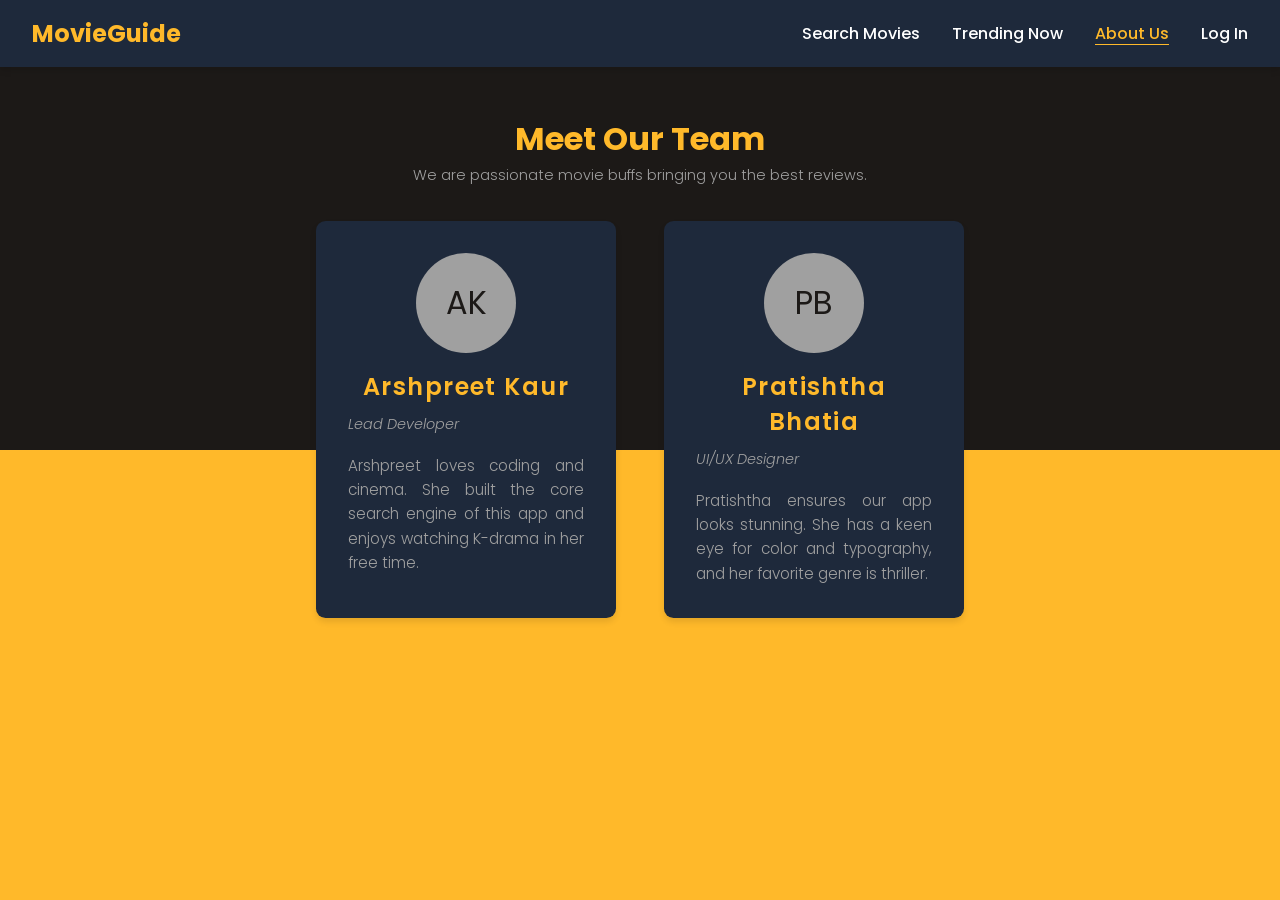
==== about.html @ 2bf1b077 "Initial commit of Movie Review App" ====
<!DOCTYPE html>
<html lang="en">

<head>
    <meta charset="UTF-8">
    <meta http-equiv="X-UA-Compatible" content="IE=edge">
    <meta name="viewport" content="width=device-width, initial-scale=1.0">
    <link rel="stylesheet" href="style.css">
    <title>About Us - MovieGuide</title>
    <link rel="icon" href="./img/logo.ico">

</head>

<body>

    <nav>
        <a href="index.html" class="logo">MovieGuide</a>
        <ul class="nav-links">
            <li><a href="index.html">Search Movies</a></li>
            <li><a href="trending.html">Trending Now</a></li>
            <li><a href="about.html" class="active">About Us</a></li>
            <li><a href="login.html">Log In</a></li>
        </ul>
    </nav>

    <div class="page-container flow-container">
        <h1 style="color: #ffb92a; text-align: center;">Meet Our Team</h1>
        <p style="text-align: center; color: #a0a0a0; margin-bottom: 2rem;">We are passionate movie buffs bringing you
            the best reviews.</p>

        <div class="about-section">
            <div class="profile-card">
                <div class="profile-pic">AK</div>
                <h2 class="profile-name">Arshpreet Kaur</h2>
                <p class="profile-role">Lead Developer</p>
                <p class="profile-bio">
                    Arshpreet loves coding and cinema. She built the core search engine of this app and enjoys watching
                    K-drama
                    in her free time.
                </p>
            </div>

            <div class="profile-card">
                <div class="profile-pic">PB</div>
                <h2 class="profile-name">Pratishtha Bhatia</h2>
                <p class="profile-role">UI/UX Designer</p>
                <p class="profile-bio">
                    Pratishtha ensures our app looks stunning. She has a keen eye for color and typography, and her
                    favorite
                    genre is thriller.
                </p>
            </div>
        </div>
    </div>



</body>

</html>
---- style.css ----
@import url('https://fonts.googleapis.com/css2?family=Poppins:wght@300;500;600;700&display=swap');

* {
    margin: 0;
    padding: 0;
    box-sizing: border-box;
    font-family: 'Poppins', sans-serif;
}

body {
    height: 100vh;
    background: linear-gradient(#1c1917 50%, #ffb92a 50%);
}



.search-container {
    display: grid;
    grid-template-columns: 9fr 3fr;
    gap: 1.2em;
}

.search-container input,
.search-container button {
    font-size: 0.9em;
    outline: none;
    border-radius: 0.3em;
}

.search-container input {
    background-color: transparent;
    border: 1px solid #a0a0a0;
    color: #fff;
    padding: 0.7em;
}

.search-container input:focus {
    border-color: #fff;
}

.search-container button {
    background-color: #ffb92a;
    border: none;
    cursor: pointer;
}

#result {
    color: #fff;
}

.info {
    position: relative;
    display: grid;
    grid-template-columns: 4fr 8fr;
    margin-top: 1.2em;
}

.poster {
    width: 100%;
}

h2 {
    text-align: center;
    font-size: 1.5em;
    font-weight: 600;
    letter-spacing: 0.06em;
}

.rating {
    display: flex;
    align-items: center;
    justify-content: center;
    gap: 0.6em;
    margin: 0.6em 0 0.9em 0;
}

.rating img {
    width: 1.2em;
}

.rating h4 {
    display: inline-block;
    font-size: 1.1em;
    font-weight: 500;
}

.details {
    display: flex;
    font-size: 0.95em;
    gap: 1em;
    justify-content: center;
    color: #a0a0a0;
    margin: 0.6em 0;
    font-weight: 300;
}

.genre {
    display: flex;
    justify-content: space-around;
}

.genre div {
    border: 1px solid #a0a0a0;
    font-size: 0.75em;
    padding: 0.4em 1.6em;
    border-radius: 0.4em;
    font-weight: 300;
}

h3 {
    font-weight: 500;
    margin-top: 1.2em;
}

p {
    font-size: 0.9em;
    font-weight: 300;
    line-height: 1.8em;
    text-align: justify;
    color: #a0a0a0;
}

.msg {
    text-align: center;
}

nav {
    display: flex;
    justify-content: space-between;
    align-items: center;
    background-color: #1e293b;
    padding: 1rem 2rem;
    position: sticky;
    top: 0;
    z-index: 1000;
    box-shadow: 0 4px 6px rgba(0, 0, 0, 0.1);
}

.logo {
    color: #ffb92a;
    font-size: 1.5rem;
    font-weight: 700;
    text-decoration: none;
}

.nav-links {
    list-style: none;
    display: flex;
    gap: 2rem;
}

.nav-links a {
    text-decoration: none;
    color: #ffffff;
    font-weight: 500;
    transition: color 0.3s;
}

.nav-links a:hover,
.nav-links a.active {
    color: #ffb92a;
    text-decoration: underline;
    text-underline-offset: 5px;
}

.page-container {
    width: 90vw;
    max-width: 1100px;
    margin: 2rem auto;
}

.centered-container {
    font-size: 16px;
    width: 90vw;
    max-width: 37.5em;
    padding: 3em 1.8em;
    background-color: #1e293b;
    position: absolute;
    transform: translate(-50%, -50%);
    top: 55%;
    left: 50%;
    border-radius: 0.6em;
    box-shadow: 1.2em 2em 3em rgba(0, 0, 0, 0.2);
}

.flow-container {
    position: static;
    transform: none;
    margin: 3rem auto;
    background-color: transparent;
    box-shadow: none;
    width: 90vw;
    max-width: 1200px;
    padding: 0;
}

@media screen and (max-width: 600px) {
    .centered-container {
        font-size: 14px;
        top: 60%;
    }

    .poster {
        margin: auto;
        width: auto;
        max-height: 10.8em;
    }

    .info {
        grid-template-columns: 1fr;
    }

    .nav-links {
        gap: 1rem;
        font-size: 0.9rem;
    }

    nav {
        padding: 1rem;
    }
}

.trending-grid {
    display: grid;
    grid-template-columns: repeat(auto-fit, minmax(250px, 1fr));
    gap: 2rem;
    padding: 2rem 0;
}

.movie-card {
    background-color: #1e293b;
    border-radius: 0.6em;
    overflow: hidden;
    box-shadow: 0 4px 6px rgba(0, 0, 0, 0.1);
    transition: transform 0.3s;
}

.movie-card:hover {
    transform: translateY(-5px);
}

.movie-poster {
    width: 100%;
    height: 350px;
    object-fit: cover;
}

.movie-info {
    padding: 1rem;
    color: white;
}

.movie-title {
    font-size: 1.2rem;
    margin-bottom: 0.5rem;
    color: #ffb92a;
}

.movie-meta {
    font-size: 0.9rem;
    color: #a0a0a0;
    display: flex;
    justify-content: space-between;
}

.about-section {
    display: flex;
    justify-content: center;
    gap: 3rem;
    flex-wrap: wrap;
    margin-top: 2rem;
}

.profile-card {
    background-color: #1e293b;
    padding: 2rem;
    border-radius: 0.6em;
    text-align: center;
    width: 300px;
    box-shadow: 0 4px 6px rgba(0, 0, 0, 0.1);
    color: #ffffff;
}

.profile-pic {
    width: 100px;
    height: 100px;
    border-radius: 50%;
    background-color: #a0a0a0;
    margin: 0 auto 1rem;
    display: flex;
    align-items: center;
    justify-content: center;
    font-size: 2rem;
    color: #1c1917;
}

.profile-name {
    color: #ffb92a;
    margin-bottom: 0.5rem;
}

.profile-role {
    color: #a0a0a0;
    font-size: 0.9rem;
    margin-bottom: 1rem;
    font-style: italic;
}

.profile-bio {
    font-size: 0.95rem;
    line-height: 1.6;
}

.login-input,
.signup-input {
    width: 100%;
    padding: 0.8rem;
    margin-bottom: 1rem;
    background: transparent;
    border: 1px solid #a0a0a0;
    border-radius: 0.3em;
    color: #fff;
    font-size: 1rem;
}

.login-input:focus,
.signup-input:focus {
    outline: none;
    border-color: #ffb92a;
}

.login-btn,
.signup-btn {
    width: 100%;
    padding: 0.8rem;
    background-color: #ffb92a;
    border: none;
    border-radius: 0.3em;
    color: #1c1917;
    font-size: 1rem;
    font-weight: 600;
    cursor: pointer;
    transition: background 0.3s;
}

.login-btn:hover,
.signup-btn:hover {
    background-color: #e5a01a;
}

.error-msg {
    color: #ff4444;
    font-size: 0.9rem;
    text-align: center;
    margin-top: 0.5rem;
    display: none;
}
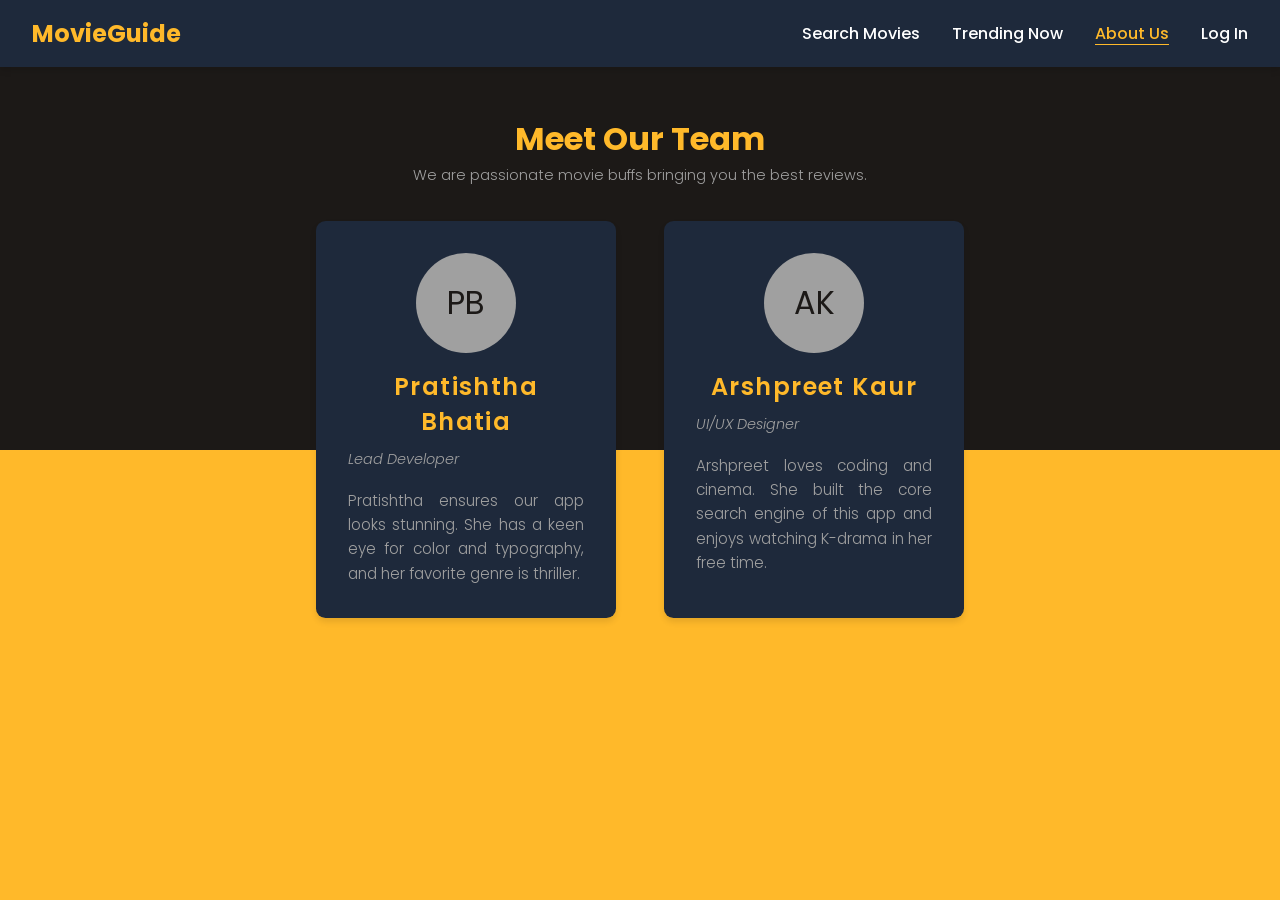
==== commit 8a70b365: "Swap profiles of Arshpreet and Pratishtha" ====
--- a/about.html
+++ b/about.html
@@ -30,24 +30,24 @@
 
         <div class="about-section">
             <div class="profile-card">
+                <div class="profile-pic">PB</div>
+                <h2 class="profile-name">Pratishtha Bhatia</h2>
+                <p class="profile-role">Lead Developer</p>
+                <p class="profile-bio">
+                    Pratishtha ensures our app looks stunning. She has a keen eye for color and typography, and her
+                    favorite
+                    genre is thriller.
+                </p>
+            </div>
+
+            <div class="profile-card">
                 <div class="profile-pic">AK</div>
                 <h2 class="profile-name">Arshpreet Kaur</h2>
-                <p class="profile-role">Lead Developer</p>
+                <p class="profile-role">UI/UX Designer</p>
                 <p class="profile-bio">
                     Arshpreet loves coding and cinema. She built the core search engine of this app and enjoys watching
                     K-drama
                     in her free time.
-                </p>
-            </div>
-
-            <div class="profile-card">
-                <div class="profile-pic">PB</div>
-                <h2 class="profile-name">Pratishtha Bhatia</h2>
-                <p class="profile-role">UI/UX Designer</p>
-                <p class="profile-bio">
-                    Pratishtha ensures our app looks stunning. She has a keen eye for color and typography, and her
-                    favorite
-                    genre is thriller.
                 </p>
             </div>
         </div>
@@ -57,4 +57,4 @@
 
 </body>
 
-</html>+</html>
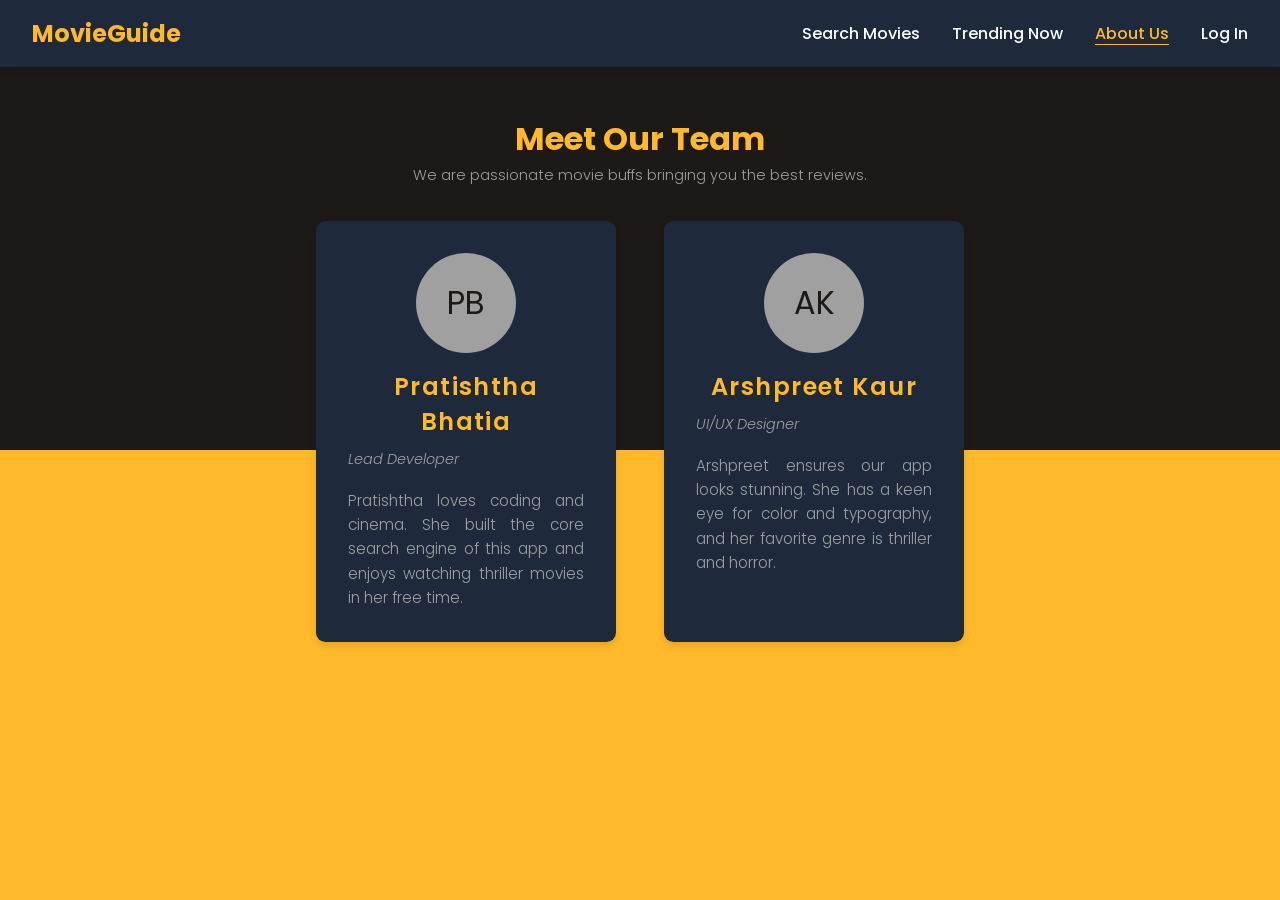
==== commit a89be859: "Update bios for Pratishtha and Arshpreet" ====
--- a/about.html
+++ b/about.html
@@ -34,9 +34,9 @@
                 <h2 class="profile-name">Pratishtha Bhatia</h2>
                 <p class="profile-role">Lead Developer</p>
                 <p class="profile-bio">
-                    Pratishtha ensures our app looks stunning. She has a keen eye for color and typography, and her
-                    favorite
-                    genre is thriller.
+                    Pratishtha loves coding and cinema. She built the core search engine of this app and enjoys watching
+                    thriller movies
+                    in her free time.
                 </p>
             </div>
 
@@ -45,9 +45,9 @@
                 <h2 class="profile-name">Arshpreet Kaur</h2>
                 <p class="profile-role">UI/UX Designer</p>
                 <p class="profile-bio">
-                    Arshpreet loves coding and cinema. She built the core search engine of this app and enjoys watching
-                    K-drama
-                    in her free time.
+                    Arshpreet ensures our app looks stunning. She has a keen eye for color and typography, and her
+                    favorite
+                    genre is thriller and horror.
                 </p>
             </div>
         </div>
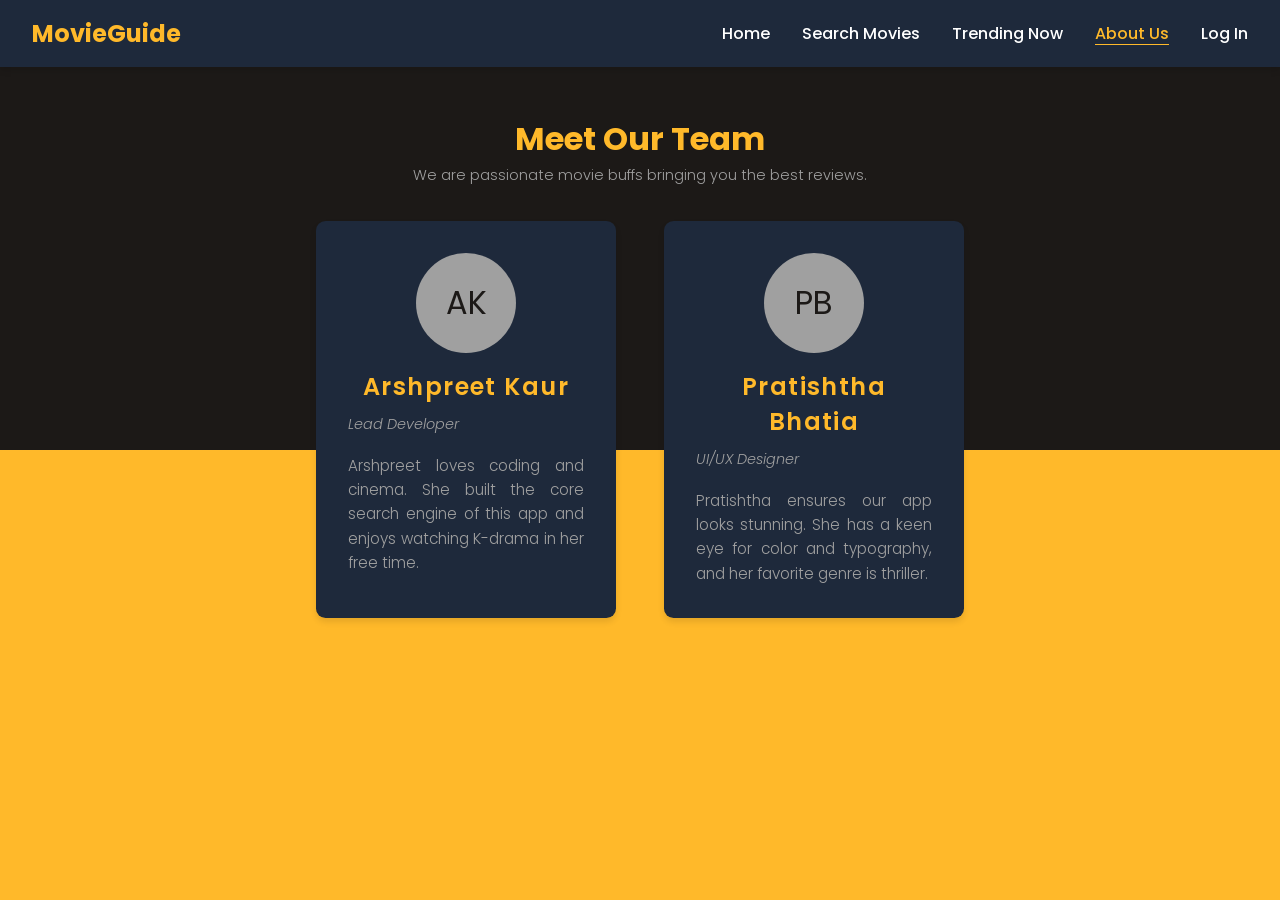
==== commit 5e651970: "feat: add home page and forgot password functionality - Added a new landing page (home.html)  - Adde" ====
--- a/about.html
+++ b/about.html
@@ -14,8 +14,9 @@
 <body>
 
     <nav>
-        <a href="index.html" class="logo">MovieGuide</a>
+        <a href="home.html" class="logo">MovieGuide</a>
         <ul class="nav-links">
+            <li><a href="home.html">Home</a></li>
             <li><a href="index.html">Search Movies</a></li>
             <li><a href="trending.html">Trending Now</a></li>
             <li><a href="about.html" class="active">About Us</a></li>
@@ -30,24 +31,24 @@
 
         <div class="about-section">
             <div class="profile-card">
-                <div class="profile-pic">PB</div>
-                <h2 class="profile-name">Pratishtha Bhatia</h2>
+                <div class="profile-pic">AK</div>
+                <h2 class="profile-name">Arshpreet Kaur</h2>
                 <p class="profile-role">Lead Developer</p>
                 <p class="profile-bio">
-                    Pratishtha loves coding and cinema. She built the core search engine of this app and enjoys watching
-                    thriller movies
+                    Arshpreet loves coding and cinema. She built the core search engine of this app and enjoys watching
+                    K-drama
                     in her free time.
                 </p>
             </div>
 
             <div class="profile-card">
-                <div class="profile-pic">AK</div>
-                <h2 class="profile-name">Arshpreet Kaur</h2>
+                <div class="profile-pic">PB</div>
+                <h2 class="profile-name">Pratishtha Bhatia</h2>
                 <p class="profile-role">UI/UX Designer</p>
                 <p class="profile-bio">
-                    Arshpreet ensures our app looks stunning. She has a keen eye for color and typography, and her
+                    Pratishtha ensures our app looks stunning. She has a keen eye for color and typography, and her
                     favorite
-                    genre is thriller and horror.
+                    genre is thriller.
                 </p>
             </div>
         </div>
@@ -57,4 +58,4 @@
 
 </body>
 
-</html>
+</html>
--- a/style.css
+++ b/style.css
@@ -354,4 +354,424 @@
     text-align: center;
     margin-top: 0.5rem;
     display: none;
+}
+
+/* ===== SUCCESS MESSAGE ===== */
+.success-msg {
+    color: #22c55e;
+    font-size: 0.9rem;
+    text-align: center;
+    margin-top: 0.5rem;
+    display: none;
+}
+
+/* ===== FORGOT PASSWORD LINK (Login Page) ===== */
+.forgot-link-row {
+    text-align: right;
+    margin: -0.4rem 0 1.2rem 0;
+}
+
+.forgot-link {
+    color: #a0a0a0;
+    font-size: 0.85rem;
+    text-decoration: none;
+    transition: color 0.3s;
+}
+
+.forgot-link:hover {
+    color: #ffb92a;
+    text-decoration: underline;
+    text-underline-offset: 3px;
+}
+
+/* ===== FORGOT PASSWORD PAGE ===== */
+.forgot-icon {
+    font-size: 3rem;
+    margin-bottom: 0.8rem;
+}
+
+.forgot-desc {
+    color: #a0a0a0 !important;
+    font-size: 0.9rem !important;
+    text-align: center !important;
+    margin-bottom: 1.5rem;
+    line-height: 1.6 !important;
+}
+
+/* ===== HOME PAGE ===== */
+.home-body {
+    background: #0f0d0a;
+    height: auto;
+    overflow-x: hidden;
+}
+
+/* Hero Section */
+.hero-section {
+    position: relative;
+    min-height: calc(100vh - 64px);
+    display: flex;
+    align-items: center;
+    justify-content: center;
+    gap: 4rem;
+    padding: 4rem 5%;
+    overflow: hidden;
+    background:
+        radial-gradient(ellipse 80% 60% at 20% 50%, rgba(255, 185, 42, 0.08) 0%, transparent 60%),
+        radial-gradient(ellipse 60% 50% at 80% 40%, rgba(255, 185, 42, 0.05) 0%, transparent 50%);
+}
+
+/* Particles */
+.hero-particles {
+    position: absolute;
+    inset: 0;
+    pointer-events: none;
+    z-index: 0;
+}
+
+.particle {
+    position: absolute;
+    bottom: -10px;
+    background: rgba(255, 185, 42, 0.3);
+    border-radius: 50%;
+    animation: floatUp linear infinite;
+}
+
+@keyframes floatUp {
+    0% {
+        transform: translateY(0) scale(1);
+        opacity: 0;
+    }
+    10% {
+        opacity: 1;
+    }
+    90% {
+        opacity: 0.6;
+    }
+    100% {
+        transform: translateY(-100vh) scale(0.3);
+        opacity: 0;
+    }
+}
+
+/* Hero Content */
+.hero-content {
+    position: relative;
+    z-index: 1;
+    max-width: 560px;
+}
+
+.hero-badge {
+    display: inline-block;
+    background: rgba(255, 185, 42, 0.12);
+    color: #ffb92a;
+    padding: 0.45rem 1.2rem;
+    border-radius: 2rem;
+    font-size: 0.85rem;
+    font-weight: 500;
+    letter-spacing: 0.03em;
+    margin-bottom: 1.5rem;
+    border: 1px solid rgba(255, 185, 42, 0.2);
+}
+
+.hero-title {
+    font-size: 3.4rem;
+    font-weight: 700;
+    color: #ffffff;
+    line-height: 1.15;
+    letter-spacing: -0.02em;
+    margin-bottom: 1.2rem;
+}
+
+.hero-highlight {
+    background: linear-gradient(135deg, #ffb92a 0%, #ff8c00 100%);
+    -webkit-background-clip: text;
+    -webkit-text-fill-color: transparent;
+    background-clip: text;
+}
+
+.hero-subtitle {
+    font-size: 1.05rem;
+    color: #9ca3af !important;
+    line-height: 1.7 !important;
+    text-align: left !important;
+    margin-bottom: 2.2rem;
+    max-width: 480px;
+}
+
+/* Hero Buttons */
+.hero-actions {
+    display: flex;
+    gap: 1rem;
+    flex-wrap: wrap;
+}
+
+.hero-btn {
+    display: inline-flex;
+    align-items: center;
+    gap: 0.5rem;
+    padding: 0.85rem 1.8rem;
+    border-radius: 0.5rem;
+    font-size: 0.95rem;
+    font-weight: 600;
+    text-decoration: none;
+    transition: all 0.3s ease;
+    cursor: pointer;
+}
+
+.hero-btn-primary {
+    background: linear-gradient(135deg, #ffb92a 0%, #e5a01a 100%);
+    color: #1c1917;
+    box-shadow: 0 4px 20px rgba(255, 185, 42, 0.3);
+}
+
+.hero-btn-primary:hover {
+    transform: translateY(-2px);
+    box-shadow: 0 8px 30px rgba(255, 185, 42, 0.45);
+}
+
+.hero-btn-secondary {
+    background: rgba(255, 255, 255, 0.06);
+    color: #ffffff;
+    border: 1px solid rgba(255, 255, 255, 0.15);
+    backdrop-filter: blur(6px);
+}
+
+.hero-btn-secondary:hover {
+    background: rgba(255, 255, 255, 0.12);
+    border-color: rgba(255, 185, 42, 0.4);
+    color: #ffb92a;
+}
+
+/* Hero Visual – Floating Cards */
+.hero-visual {
+    position: relative;
+    z-index: 1;
+}
+
+.hero-card-stack {
+    display: flex;
+    flex-direction: column;
+    gap: 1.2rem;
+}
+
+.hero-float-card {
+    display: flex;
+    align-items: center;
+    gap: 1rem;
+    background: rgba(30, 41, 59, 0.7);
+    border: 1px solid rgba(255, 255, 255, 0.08);
+    backdrop-filter: blur(12px);
+    padding: 1.2rem 1.6rem;
+    border-radius: 0.8rem;
+    min-width: 280px;
+    box-shadow: 0 8px 24px rgba(0, 0, 0, 0.25);
+    transition: transform 0.3s ease, box-shadow 0.3s ease;
+    animation: cardFloat 4s ease-in-out infinite;
+}
+
+.hero-float-card:hover {
+    transform: translateY(-4px) scale(1.02);
+    box-shadow: 0 12px 36px rgba(255, 185, 42, 0.15);
+    border-color: rgba(255, 185, 42, 0.3);
+}
+
+.card-1 { animation-delay: 0s; }
+.card-2 { animation-delay: 1.3s; }
+.card-3 { animation-delay: 2.6s; }
+
+@keyframes cardFloat {
+    0%, 100% { transform: translateY(0); }
+    50% { transform: translateY(-8px); }
+}
+
+.float-card-icon {
+    font-size: 1.8rem;
+    flex-shrink: 0;
+}
+
+.float-card-text {
+    display: flex;
+    flex-direction: column;
+}
+
+.float-card-text strong {
+    color: #ffffff;
+    font-size: 0.95rem;
+    font-weight: 600;
+}
+
+.float-card-text span {
+    color: #9ca3af;
+    font-size: 0.8rem;
+    font-weight: 300;
+}
+
+/* Features Section */
+.features-section {
+    padding: 5rem 5%;
+    text-align: center;
+    background: #0f0d0a;
+}
+
+.features-title {
+    color: #ffb92a;
+    font-size: 2rem;
+    margin-bottom: 0.5rem;
+}
+
+.features-subtitle {
+    color: #9ca3af !important;
+    text-align: center !important;
+    margin-bottom: 3rem;
+    font-size: 1rem !important;
+}
+
+.features-grid {
+    display: grid;
+    grid-template-columns: repeat(auto-fit, minmax(240px, 1fr));
+    gap: 1.8rem;
+    max-width: 1000px;
+    margin: 0 auto;
+}
+
+.feature-card {
+    background: rgba(30, 41, 59, 0.5);
+    border: 1px solid rgba(255, 255, 255, 0.06);
+    border-radius: 0.8rem;
+    padding: 2rem 1.5rem;
+    text-align: center;
+    transition: all 0.4s ease;
+    opacity: 0;
+    transform: translateY(30px);
+}
+
+.feature-card.revealed {
+    opacity: 1;
+    transform: translateY(0);
+}
+
+.feature-card:hover {
+    border-color: rgba(255, 185, 42, 0.25);
+    background: rgba(30, 41, 59, 0.75);
+    transform: translateY(-4px);
+    box-shadow: 0 12px 30px rgba(0, 0, 0, 0.3);
+}
+
+.feature-icon {
+    font-size: 2.5rem;
+    margin-bottom: 1rem;
+}
+
+.feature-card h3 {
+    color: #ffffff;
+    font-size: 1.15rem;
+    margin-bottom: 0.6rem;
+    font-weight: 600;
+}
+
+.feature-card p {
+    color: #9ca3af !important;
+    text-align: center !important;
+    font-size: 0.9rem !important;
+    line-height: 1.6 !important;
+}
+
+/* CTA Banner */
+.cta-banner {
+    background: linear-gradient(135deg, rgba(255, 185, 42, 0.1) 0%, rgba(255, 140, 0, 0.08) 100%);
+    border: 1px solid rgba(255, 185, 42, 0.15);
+    border-radius: 1rem;
+    max-width: 800px;
+    margin: 0 auto 4rem;
+    padding: 3rem 2rem;
+    text-align: center;
+    opacity: 0;
+    transform: translateY(20px);
+    transition: all 0.5s ease;
+}
+
+.cta-banner.revealed {
+    opacity: 1;
+    transform: translateY(0);
+}
+
+.cta-banner h2 {
+    color: #ffffff;
+    font-size: 1.8rem;
+    margin-bottom: 0.5rem;
+}
+
+.cta-banner p {
+    color: #9ca3af !important;
+    text-align: center !important;
+    margin-bottom: 1.5rem;
+}
+
+/* Footer */
+.home-footer {
+    border-top: 1px solid rgba(255, 255, 255, 0.06);
+    padding: 2rem 5%;
+    text-align: center;
+}
+
+.footer-content {
+    max-width: 1000px;
+    margin: 0 auto;
+}
+
+.footer-logo {
+    color: #ffb92a;
+    font-size: 1.3rem;
+    font-weight: 700;
+    display: block;
+    margin-bottom: 0.5rem;
+}
+
+.home-footer p {
+    color: #6b7280 !important;
+    text-align: center !important;
+    font-size: 0.85rem !important;
+}
+
+/* ===== HOME PAGE RESPONSIVE ===== */
+@media screen and (max-width: 900px) {
+    .hero-section {
+        flex-direction: column;
+        text-align: center;
+        gap: 2.5rem;
+        padding: 3rem 5%;
+    }
+
+    .hero-title {
+        font-size: 2.4rem;
+    }
+
+    .hero-subtitle {
+        text-align: center !important;
+        margin-left: auto;
+        margin-right: auto;
+    }
+
+    .hero-actions {
+        justify-content: center;
+    }
+
+    .hero-card-stack {
+        align-items: center;
+    }
+}
+
+@media screen and (max-width: 480px) {
+    .hero-title {
+        font-size: 1.9rem;
+    }
+
+    .hero-actions {
+        flex-direction: column;
+        align-items: stretch;
+    }
+
+    .hero-btn {
+        justify-content: center;
+    }
 }
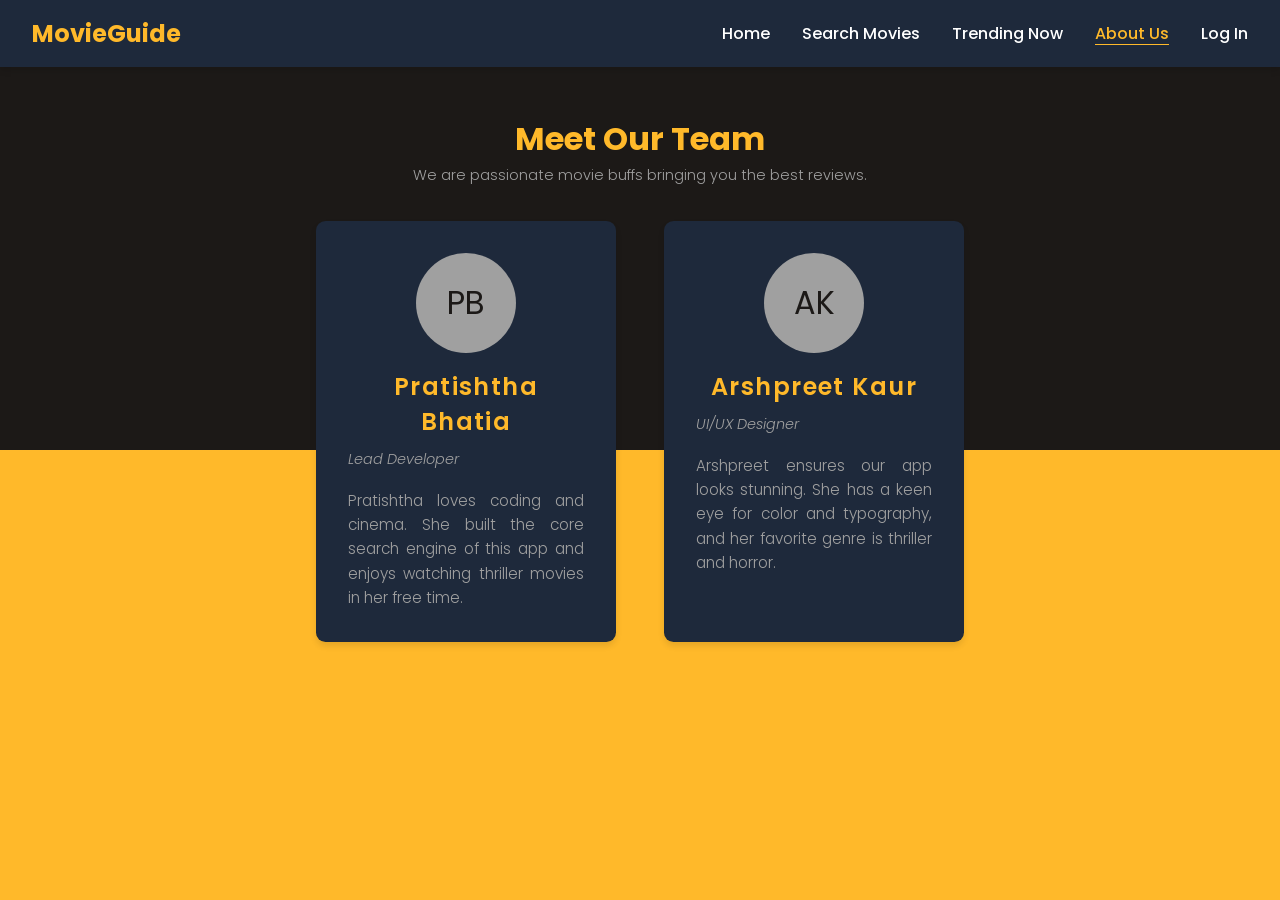
==== commit 8613e254: "Merge remote-tracking branch 'origin/main'" ====
--- a/about.html
+++ b/about.html
@@ -31,24 +31,24 @@
 
         <div class="about-section">
             <div class="profile-card">
-                <div class="profile-pic">AK</div>
-                <h2 class="profile-name">Arshpreet Kaur</h2>
+                <div class="profile-pic">PB</div>
+                <h2 class="profile-name">Pratishtha Bhatia</h2>
                 <p class="profile-role">Lead Developer</p>
                 <p class="profile-bio">
-                    Arshpreet loves coding and cinema. She built the core search engine of this app and enjoys watching
-                    K-drama
+                    Pratishtha loves coding and cinema. She built the core search engine of this app and enjoys watching
+                    thriller movies
                     in her free time.
                 </p>
             </div>
 
             <div class="profile-card">
-                <div class="profile-pic">PB</div>
-                <h2 class="profile-name">Pratishtha Bhatia</h2>
+                <div class="profile-pic">AK</div>
+                <h2 class="profile-name">Arshpreet Kaur</h2>
                 <p class="profile-role">UI/UX Designer</p>
                 <p class="profile-bio">
-                    Pratishtha ensures our app looks stunning. She has a keen eye for color and typography, and her
+                    Arshpreet ensures our app looks stunning. She has a keen eye for color and typography, and her
                     favorite
-                    genre is thriller.
+                    genre is thriller and horror.
                 </p>
             </div>
         </div>
@@ -58,4 +58,4 @@
 
 </body>
 
-</html>+</html>
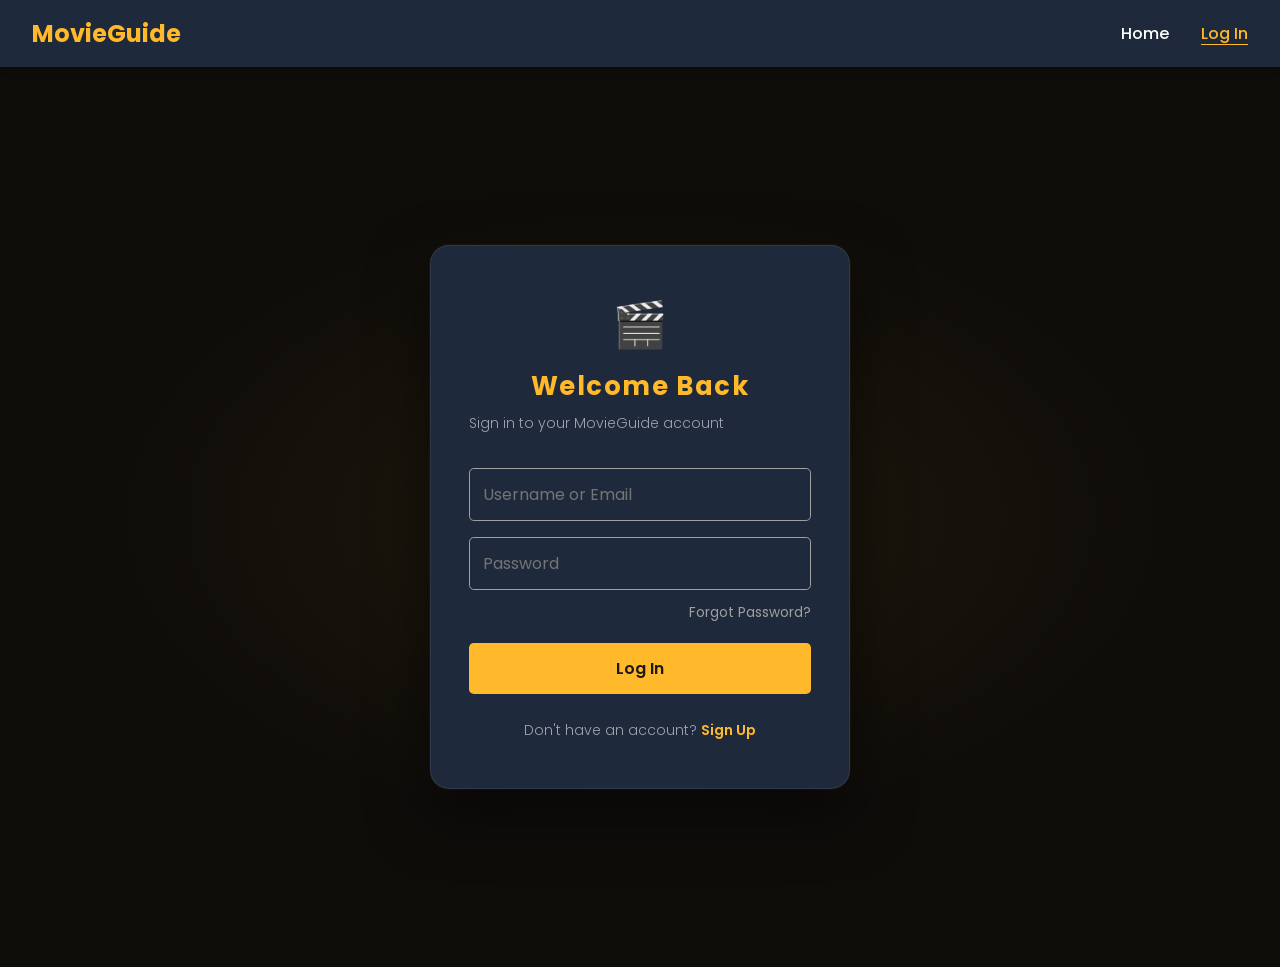
==== commit e8f9b18c: "Refactor auth and improve UI" ====
--- a/about.html
+++ b/about.html
@@ -8,53 +8,122 @@
     <link rel="stylesheet" href="style.css">
     <title>About Us - MovieGuide</title>
     <link rel="icon" href="./img/logo.ico">
-
 </head>
 
-<body>
+<body class="trending-body">
+
+    <!-- Background Particles -->
+    <div class="global-particles" id="global-particles"></div>
 
     <nav>
         <a href="home.html" class="logo">MovieGuide</a>
         <ul class="nav-links">
             <li><a href="home.html">Home</a></li>
             <li><a href="index.html">Search Movies</a></li>
-            <li><a href="trending.html">Trending Now</a></li>
+            <li><a href="trending.html">Discover</a></li>
             <li><a href="about.html" class="active">About Us</a></li>
             <li><a href="login.html">Log In</a></li>
         </ul>
     </nav>
 
-    <div class="page-container flow-container">
-        <h1 style="color: #ffb92a; text-align: center;">Meet Our Team</h1>
-        <p style="text-align: center; color: #a0a0a0; margin-bottom: 2rem;">We are passionate movie buffs bringing you
-            the best reviews.</p>
+    <!-- Hero -->
+    <section class="about-hero">
+        <span class="trending-badge">✨ Our Story</span>
+        <h1 class="trending-heading">The Team Behind <span class="hero-highlight">MovieGuide</span></h1>
+        <p class="trending-sub">Built with love by two passionate developers who believe everyone deserves a beautiful movie discovery experience.</p>
+    </section>
 
+    <!-- Mission Section -->
+    <section class="about-mission">
+        <div class="mission-grid">
+            <div class="mission-card">
+                <div class="mission-icon">🎯</div>
+                <h3>Our Mission</h3>
+                <p>To make movie discovery effortless and delightful. We believe finding your next favourite film should be as enjoyable as watching it.</p>
+            </div>
+            <div class="mission-card">
+                <div class="mission-icon">⚡</div>
+                <h3>Built with</h3>
+                <p>Pure HTML, CSS & JavaScript — no frameworks. Powered by the OMDb API for real-time movie data and IMDb ratings.</p>
+            </div>
+            <div class="mission-card">
+                <div class="mission-icon">💡</div>
+                <h3>Why We Built It</h3>
+                <p>As movie enthusiasts ourselves, we wanted a clean, fast tool to search movies without ads, clutter, or distractions.</p>
+            </div>
+        </div>
+    </section>
+
+    <!-- Team Section -->
+    <section class="about-team-section">
+        <h2 class="about-team-heading">Meet the Creators</h2>
         <div class="about-section">
             <div class="profile-card">
+                <div class="profile-card-glow"></div>
                 <div class="profile-pic">PB</div>
                 <h2 class="profile-name">Pratishtha Bhatia</h2>
                 <p class="profile-role">Lead Developer</p>
                 <p class="profile-bio">
                     Pratishtha loves coding and cinema. She built the core search engine of this app and enjoys watching
-                    thriller movies
-                    in her free time.
+                    thriller movies in her free time.
                 </p>
+                <div class="profile-tags">
+                    <span class="profile-tag">JavaScript</span>
+                    <span class="profile-tag">API Integration</span>
+                    <span class="profile-tag">Problem Solver</span>
+                </div>
+                <div class="profile-fav">
+                    <span class="profile-fav-label">Favourite genre:</span>
+                    <span class="profile-fav-value">🎬 Thriller</span>
+                </div>
             </div>
 
             <div class="profile-card">
+                <div class="profile-card-glow"></div>
                 <div class="profile-pic">AK</div>
                 <h2 class="profile-name">Arshpreet Kaur</h2>
                 <p class="profile-role">UI/UX Designer</p>
                 <p class="profile-bio">
                     Arshpreet ensures our app looks stunning. She has a keen eye for color and typography, and her
-                    favorite
-                    genre is thriller and horror.
+                    favorite genre is thriller and horror.
                 </p>
+                <div class="profile-tags">
+                    <span class="profile-tag">UI/UX</span>
+                    <span class="profile-tag">CSS</span>
+                    <span class="profile-tag">Visual Design</span>
+                </div>
+                <div class="profile-fav">
+                    <span class="profile-fav-label">Favourite genre:</span>
+                    <span class="profile-fav-value">👻 Horror</span>
+                </div>
             </div>
         </div>
-    </div>
+    </section>
 
+    <!-- Stats Banner -->
+    <section class="about-stats">
+        <div class="stat-item">
+            <span class="stat-number">2</span>
+            <span class="stat-label">Team Members</span>
+        </div>
+        <div class="stat-divider"></div>
+        <div class="stat-item">
+            <span class="stat-number">∞</span>
+            <span class="stat-label">Movies to Discover</span>
+        </div>
+        <div class="stat-divider"></div>
+        <div class="stat-item">
+            <span class="stat-number">0</span>
+            <span class="stat-label">Ads or Trackers</span>
+        </div>
+        <div class="stat-divider"></div>
+        <div class="stat-item">
+            <span class="stat-number">❤️</span>
+            <span class="stat-label">Built with Love</span>
+        </div>
+    </section>
 
+    <script src="auth.js"></script>
 
 </body>
 
--- a/style.css
+++ b/style.css
@@ -1,777 +1,1687 @@
-@import url('https://fonts.googleapis.com/css2?family=Poppins:wght@300;500;600;700&display=swap');
-
-* {
-    margin: 0;
-    padding: 0;
-    box-sizing: border-box;
-    font-family: 'Poppins', sans-serif;
-}
-
-body {
-    height: 100vh;
-    background: linear-gradient(#1c1917 50%, #ffb92a 50%);
-}
-
-
-
-.search-container {
-    display: grid;
-    grid-template-columns: 9fr 3fr;
-    gap: 1.2em;
-}
-
-.search-container input,
-.search-container button {
-    font-size: 0.9em;
-    outline: none;
-    border-radius: 0.3em;
-}
-
-.search-container input {
-    background-color: transparent;
-    border: 1px solid #a0a0a0;
-    color: #fff;
-    padding: 0.7em;
-}
-
-.search-container input:focus {
-    border-color: #fff;
-}
-
-.search-container button {
-    background-color: #ffb92a;
-    border: none;
-    cursor: pointer;
-}
-
-#result {
-    color: #fff;
-}
-
-.info {
-    position: relative;
-    display: grid;
-    grid-template-columns: 4fr 8fr;
-    margin-top: 1.2em;
-}
-
-.poster {
-    width: 100%;
-}
-
-h2 {
-    text-align: center;
-    font-size: 1.5em;
-    font-weight: 600;
-    letter-spacing: 0.06em;
-}
-
-.rating {
-    display: flex;
-    align-items: center;
-    justify-content: center;
-    gap: 0.6em;
-    margin: 0.6em 0 0.9em 0;
-}
-
-.rating img {
-    width: 1.2em;
-}
-
-.rating h4 {
-    display: inline-block;
-    font-size: 1.1em;
-    font-weight: 500;
-}
-
-.details {
-    display: flex;
-    font-size: 0.95em;
-    gap: 1em;
-    justify-content: center;
-    color: #a0a0a0;
-    margin: 0.6em 0;
-    font-weight: 300;
-}
-
-.genre {
-    display: flex;
-    justify-content: space-around;
-}
-
-.genre div {
-    border: 1px solid #a0a0a0;
-    font-size: 0.75em;
-    padding: 0.4em 1.6em;
-    border-radius: 0.4em;
-    font-weight: 300;
-}
-
-h3 {
-    font-weight: 500;
-    margin-top: 1.2em;
-}
-
-p {
-    font-size: 0.9em;
-    font-weight: 300;
-    line-height: 1.8em;
-    text-align: justify;
-    color: #a0a0a0;
-}
-
-.msg {
-    text-align: center;
-}
-
-nav {
-    display: flex;
-    justify-content: space-between;
-    align-items: center;
-    background-color: #1e293b;
-    padding: 1rem 2rem;
-    position: sticky;
-    top: 0;
-    z-index: 1000;
-    box-shadow: 0 4px 6px rgba(0, 0, 0, 0.1);
-}
-
-.logo {
-    color: #ffb92a;
-    font-size: 1.5rem;
-    font-weight: 700;
-    text-decoration: none;
-}
-
-.nav-links {
-    list-style: none;
-    display: flex;
-    gap: 2rem;
-}
-
-.nav-links a {
-    text-decoration: none;
-    color: #ffffff;
-    font-weight: 500;
-    transition: color 0.3s;
-}
-
-.nav-links a:hover,
-.nav-links a.active {
-    color: #ffb92a;
-    text-decoration: underline;
-    text-underline-offset: 5px;
-}
-
-.page-container {
-    width: 90vw;
-    max-width: 1100px;
-    margin: 2rem auto;
-}
-
-.centered-container {
-    font-size: 16px;
-    width: 90vw;
-    max-width: 37.5em;
-    padding: 3em 1.8em;
-    background-color: #1e293b;
-    position: absolute;
-    transform: translate(-50%, -50%);
-    top: 55%;
-    left: 50%;
-    border-radius: 0.6em;
-    box-shadow: 1.2em 2em 3em rgba(0, 0, 0, 0.2);
-}
-
-.flow-container {
-    position: static;
-    transform: none;
-    margin: 3rem auto;
-    background-color: transparent;
-    box-shadow: none;
-    width: 90vw;
-    max-width: 1200px;
-    padding: 0;
-}
-
-@media screen and (max-width: 600px) {
-    .centered-container {
-        font-size: 14px;
-        top: 60%;
-    }
-
-    .poster {
-        margin: auto;
-        width: auto;
-        max-height: 10.8em;
-    }
-
-    .info {
-        grid-template-columns: 1fr;
-    }
-
-    .nav-links {
-        gap: 1rem;
-        font-size: 0.9rem;
-    }
-
-    nav {
-        padding: 1rem;
-    }
-}
-
-.trending-grid {
-    display: grid;
-    grid-template-columns: repeat(auto-fit, minmax(250px, 1fr));
-    gap: 2rem;
-    padding: 2rem 0;
-}
-
-.movie-card {
-    background-color: #1e293b;
-    border-radius: 0.6em;
-    overflow: hidden;
-    box-shadow: 0 4px 6px rgba(0, 0, 0, 0.1);
-    transition: transform 0.3s;
-}
-
-.movie-card:hover {
-    transform: translateY(-5px);
-}
-
-.movie-poster {
-    width: 100%;
-    height: 350px;
-    object-fit: cover;
-}
-
-.movie-info {
-    padding: 1rem;
-    color: white;
-}
-
-.movie-title {
-    font-size: 1.2rem;
-    margin-bottom: 0.5rem;
-    color: #ffb92a;
-}
-
-.movie-meta {
-    font-size: 0.9rem;
-    color: #a0a0a0;
-    display: flex;
-    justify-content: space-between;
-}
-
-.about-section {
-    display: flex;
-    justify-content: center;
-    gap: 3rem;
-    flex-wrap: wrap;
-    margin-top: 2rem;
-}
-
-.profile-card {
-    background-color: #1e293b;
-    padding: 2rem;
-    border-radius: 0.6em;
-    text-align: center;
-    width: 300px;
-    box-shadow: 0 4px 6px rgba(0, 0, 0, 0.1);
-    color: #ffffff;
-}
-
-.profile-pic {
-    width: 100px;
-    height: 100px;
-    border-radius: 50%;
-    background-color: #a0a0a0;
-    margin: 0 auto 1rem;
-    display: flex;
-    align-items: center;
-    justify-content: center;
-    font-size: 2rem;
-    color: #1c1917;
-}
-
-.profile-name {
-    color: #ffb92a;
-    margin-bottom: 0.5rem;
-}
-
-.profile-role {
-    color: #a0a0a0;
-    font-size: 0.9rem;
-    margin-bottom: 1rem;
-    font-style: italic;
-}
-
-.profile-bio {
-    font-size: 0.95rem;
-    line-height: 1.6;
-}
-
-.login-input,
-.signup-input {
-    width: 100%;
-    padding: 0.8rem;
-    margin-bottom: 1rem;
-    background: transparent;
-    border: 1px solid #a0a0a0;
-    border-radius: 0.3em;
-    color: #fff;
-    font-size: 1rem;
-}
-
-.login-input:focus,
-.signup-input:focus {
-    outline: none;
-    border-color: #ffb92a;
-}
-
-.login-btn,
-.signup-btn {
-    width: 100%;
-    padding: 0.8rem;
-    background-color: #ffb92a;
-    border: none;
-    border-radius: 0.3em;
-    color: #1c1917;
-    font-size: 1rem;
-    font-weight: 600;
-    cursor: pointer;
-    transition: background 0.3s;
-}
-
-.login-btn:hover,
-.signup-btn:hover {
-    background-color: #e5a01a;
-}
-
-.error-msg {
-    color: #ff4444;
-    font-size: 0.9rem;
-    text-align: center;
-    margin-top: 0.5rem;
-    display: none;
-}
-
-/* ===== SUCCESS MESSAGE ===== */
-.success-msg {
-    color: #22c55e;
-    font-size: 0.9rem;
-    text-align: center;
-    margin-top: 0.5rem;
-    display: none;
-}
-
-/* ===== FORGOT PASSWORD LINK (Login Page) ===== */
-.forgot-link-row {
-    text-align: right;
-    margin: -0.4rem 0 1.2rem 0;
-}
-
-.forgot-link {
-    color: #a0a0a0;
-    font-size: 0.85rem;
-    text-decoration: none;
-    transition: color 0.3s;
-}
-
-.forgot-link:hover {
-    color: #ffb92a;
-    text-decoration: underline;
-    text-underline-offset: 3px;
-}
-
-/* ===== FORGOT PASSWORD PAGE ===== */
-.forgot-icon {
-    font-size: 3rem;
-    margin-bottom: 0.8rem;
-}
-
-.forgot-desc {
-    color: #a0a0a0 !important;
-    font-size: 0.9rem !important;
-    text-align: center !important;
-    margin-bottom: 1.5rem;
-    line-height: 1.6 !important;
-}
-
-/* ===== HOME PAGE ===== */
-.home-body {
-    background: #0f0d0a;
-    height: auto;
-    overflow-x: hidden;
-}
-
-/* Hero Section */
-.hero-section {
-    position: relative;
-    min-height: calc(100vh - 64px);
-    display: flex;
-    align-items: center;
-    justify-content: center;
-    gap: 4rem;
-    padding: 4rem 5%;
-    overflow: hidden;
-    background:
-        radial-gradient(ellipse 80% 60% at 20% 50%, rgba(255, 185, 42, 0.08) 0%, transparent 60%),
-        radial-gradient(ellipse 60% 50% at 80% 40%, rgba(255, 185, 42, 0.05) 0%, transparent 50%);
-}
-
-/* Particles */
-.hero-particles {
-    position: absolute;
-    inset: 0;
-    pointer-events: none;
-    z-index: 0;
-}
-
-.particle {
-    position: absolute;
-    bottom: -10px;
-    background: rgba(255, 185, 42, 0.3);
-    border-radius: 50%;
-    animation: floatUp linear infinite;
-}
-
-@keyframes floatUp {
-    0% {
-        transform: translateY(0) scale(1);
-        opacity: 0;
-    }
-    10% {
-        opacity: 1;
-    }
-    90% {
-        opacity: 0.6;
-    }
-    100% {
-        transform: translateY(-100vh) scale(0.3);
-        opacity: 0;
-    }
-}
-
-/* Hero Content */
-.hero-content {
-    position: relative;
-    z-index: 1;
-    max-width: 560px;
-}
-
-.hero-badge {
-    display: inline-block;
-    background: rgba(255, 185, 42, 0.12);
-    color: #ffb92a;
-    padding: 0.45rem 1.2rem;
-    border-radius: 2rem;
-    font-size: 0.85rem;
-    font-weight: 500;
-    letter-spacing: 0.03em;
-    margin-bottom: 1.5rem;
-    border: 1px solid rgba(255, 185, 42, 0.2);
-}
-
-.hero-title {
-    font-size: 3.4rem;
-    font-weight: 700;
-    color: #ffffff;
-    line-height: 1.15;
-    letter-spacing: -0.02em;
-    margin-bottom: 1.2rem;
-}
-
-.hero-highlight {
-    background: linear-gradient(135deg, #ffb92a 0%, #ff8c00 100%);
-    -webkit-background-clip: text;
-    -webkit-text-fill-color: transparent;
-    background-clip: text;
-}
-
-.hero-subtitle {
-    font-size: 1.05rem;
-    color: #9ca3af !important;
-    line-height: 1.7 !important;
-    text-align: left !important;
-    margin-bottom: 2.2rem;
-    max-width: 480px;
-}
-
-/* Hero Buttons */
-.hero-actions {
-    display: flex;
-    gap: 1rem;
-    flex-wrap: wrap;
-}
-
-.hero-btn {
-    display: inline-flex;
-    align-items: center;
-    gap: 0.5rem;
-    padding: 0.85rem 1.8rem;
-    border-radius: 0.5rem;
-    font-size: 0.95rem;
-    font-weight: 600;
-    text-decoration: none;
-    transition: all 0.3s ease;
-    cursor: pointer;
-}
-
-.hero-btn-primary {
-    background: linear-gradient(135deg, #ffb92a 0%, #e5a01a 100%);
-    color: #1c1917;
-    box-shadow: 0 4px 20px rgba(255, 185, 42, 0.3);
-}
-
-.hero-btn-primary:hover {
-    transform: translateY(-2px);
-    box-shadow: 0 8px 30px rgba(255, 185, 42, 0.45);
-}
-
-.hero-btn-secondary {
-    background: rgba(255, 255, 255, 0.06);
-    color: #ffffff;
-    border: 1px solid rgba(255, 255, 255, 0.15);
-    backdrop-filter: blur(6px);
-}
-
-.hero-btn-secondary:hover {
-    background: rgba(255, 255, 255, 0.12);
-    border-color: rgba(255, 185, 42, 0.4);
-    color: #ffb92a;
-}
-
-/* Hero Visual – Floating Cards */
-.hero-visual {
-    position: relative;
-    z-index: 1;
-}
-
-.hero-card-stack {
-    display: flex;
-    flex-direction: column;
-    gap: 1.2rem;
-}
-
-.hero-float-card {
-    display: flex;
-    align-items: center;
-    gap: 1rem;
-    background: rgba(30, 41, 59, 0.7);
-    border: 1px solid rgba(255, 255, 255, 0.08);
-    backdrop-filter: blur(12px);
-    padding: 1.2rem 1.6rem;
-    border-radius: 0.8rem;
-    min-width: 280px;
-    box-shadow: 0 8px 24px rgba(0, 0, 0, 0.25);
-    transition: transform 0.3s ease, box-shadow 0.3s ease;
-    animation: cardFloat 4s ease-in-out infinite;
-}
-
-.hero-float-card:hover {
-    transform: translateY(-4px) scale(1.02);
-    box-shadow: 0 12px 36px rgba(255, 185, 42, 0.15);
-    border-color: rgba(255, 185, 42, 0.3);
-}
-
-.card-1 { animation-delay: 0s; }
-.card-2 { animation-delay: 1.3s; }
-.card-3 { animation-delay: 2.6s; }
-
-@keyframes cardFloat {
-    0%, 100% { transform: translateY(0); }
-    50% { transform: translateY(-8px); }
-}
-
-.float-card-icon {
-    font-size: 1.8rem;
-    flex-shrink: 0;
-}
-
-.float-card-text {
-    display: flex;
-    flex-direction: column;
-}
-
-.float-card-text strong {
-    color: #ffffff;
-    font-size: 0.95rem;
-    font-weight: 600;
-}
-
-.float-card-text span {
-    color: #9ca3af;
-    font-size: 0.8rem;
-    font-weight: 300;
-}
-
-/* Features Section */
-.features-section {
-    padding: 5rem 5%;
-    text-align: center;
-    background: #0f0d0a;
-}
-
-.features-title {
-    color: #ffb92a;
-    font-size: 2rem;
-    margin-bottom: 0.5rem;
-}
-
-.features-subtitle {
-    color: #9ca3af !important;
-    text-align: center !important;
-    margin-bottom: 3rem;
-    font-size: 1rem !important;
-}
-
-.features-grid {
-    display: grid;
-    grid-template-columns: repeat(auto-fit, minmax(240px, 1fr));
-    gap: 1.8rem;
-    max-width: 1000px;
-    margin: 0 auto;
-}
-
-.feature-card {
-    background: rgba(30, 41, 59, 0.5);
-    border: 1px solid rgba(255, 255, 255, 0.06);
-    border-radius: 0.8rem;
-    padding: 2rem 1.5rem;
-    text-align: center;
-    transition: all 0.4s ease;
-    opacity: 0;
-    transform: translateY(30px);
-}
-
-.feature-card.revealed {
-    opacity: 1;
-    transform: translateY(0);
-}
-
-.feature-card:hover {
-    border-color: rgba(255, 185, 42, 0.25);
-    background: rgba(30, 41, 59, 0.75);
-    transform: translateY(-4px);
-    box-shadow: 0 12px 30px rgba(0, 0, 0, 0.3);
-}
-
-.feature-icon {
-    font-size: 2.5rem;
-    margin-bottom: 1rem;
-}
-
-.feature-card h3 {
-    color: #ffffff;
-    font-size: 1.15rem;
-    margin-bottom: 0.6rem;
-    font-weight: 600;
-}
-
-.feature-card p {
-    color: #9ca3af !important;
-    text-align: center !important;
-    font-size: 0.9rem !important;
-    line-height: 1.6 !important;
-}
-
-/* CTA Banner */
-.cta-banner {
-    background: linear-gradient(135deg, rgba(255, 185, 42, 0.1) 0%, rgba(255, 140, 0, 0.08) 100%);
-    border: 1px solid rgba(255, 185, 42, 0.15);
-    border-radius: 1rem;
-    max-width: 800px;
-    margin: 0 auto 4rem;
-    padding: 3rem 2rem;
-    text-align: center;
-    opacity: 0;
-    transform: translateY(20px);
-    transition: all 0.5s ease;
-}
-
-.cta-banner.revealed {
-    opacity: 1;
-    transform: translateY(0);
-}
-
-.cta-banner h2 {
-    color: #ffffff;
-    font-size: 1.8rem;
-    margin-bottom: 0.5rem;
-}
-
-.cta-banner p {
-    color: #9ca3af !important;
-    text-align: center !important;
-    margin-bottom: 1.5rem;
-}
-
-/* Footer */
-.home-footer {
-    border-top: 1px solid rgba(255, 255, 255, 0.06);
-    padding: 2rem 5%;
-    text-align: center;
-}
-
-.footer-content {
-    max-width: 1000px;
-    margin: 0 auto;
-}
-
-.footer-logo {
-    color: #ffb92a;
-    font-size: 1.3rem;
-    font-weight: 700;
-    display: block;
-    margin-bottom: 0.5rem;
-}
-
-.home-footer p {
-    color: #6b7280 !important;
-    text-align: center !important;
-    font-size: 0.85rem !important;
-}
-
-/* ===== HOME PAGE RESPONSIVE ===== */
-@media screen and (max-width: 900px) {
-    .hero-section {
-        flex-direction: column;
-        text-align: center;
-        gap: 2.5rem;
-        padding: 3rem 5%;
-    }
-
-    .hero-title {
-        font-size: 2.4rem;
-    }
-
-    .hero-subtitle {
-        text-align: center !important;
-        margin-left: auto;
-        margin-right: auto;
-    }
-
-    .hero-actions {
-        justify-content: center;
-    }
-
-    .hero-card-stack {
-        align-items: center;
-    }
-}
-
-@media screen and (max-width: 480px) {
-    .hero-title {
-        font-size: 1.9rem;
-    }
-
-    .hero-actions {
-        flex-direction: column;
-        align-items: stretch;
-    }
-
-    .hero-btn {
-        justify-content: center;
-    }
-}+@import url('https://fonts.googleapis.com/css2?family=Poppins:wght@300;500;600;700&display=swap');
+
+* {
+    margin: 0;
+    padding: 0;
+    box-sizing: border-box;
+    font-family: 'Poppins', sans-serif;
+}
+
+body {
+    height: 100vh;
+    background: linear-gradient(#1c1917 50%, #ffb92a 50%);
+}
+
+
+
+.search-container {
+    display: grid;
+    grid-template-columns: 9fr 3fr;
+    gap: 1.2em;
+}
+
+.search-container input,
+.search-container button {
+    font-size: 0.9em;
+    outline: none;
+    border-radius: 0.3em;
+}
+
+.search-container input {
+    background-color: transparent;
+    border: 1px solid #a0a0a0;
+    color: #fff;
+    padding: 0.7em;
+}
+
+.search-container input:focus {
+    border-color: #fff;
+}
+
+.search-container button {
+    background-color: #ffb92a;
+    border: none;
+    cursor: pointer;
+}
+
+#result {
+    color: #fff;
+}
+
+.info {
+    position: relative;
+    display: grid;
+    grid-template-columns: 4fr 8fr;
+    margin-top: 1.2em;
+}
+
+.poster {
+    width: 100%;
+}
+
+h2 {
+    text-align: center;
+    font-size: 1.5em;
+    font-weight: 600;
+    letter-spacing: 0.06em;
+}
+
+.rating {
+    display: flex;
+    align-items: center;
+    justify-content: center;
+    gap: 0.6em;
+    margin: 0.6em 0 0.9em 0;
+}
+
+.rating img {
+    width: 1.2em;
+}
+
+.rating h4 {
+    display: inline-block;
+    font-size: 1.1em;
+    font-weight: 500;
+}
+
+.details {
+    display: flex;
+    font-size: 0.95em;
+    gap: 1em;
+    justify-content: center;
+    color: #a0a0a0;
+    margin: 0.6em 0;
+    font-weight: 300;
+}
+
+.genre {
+    display: flex;
+    justify-content: space-around;
+}
+
+.genre div {
+    border: 1px solid #a0a0a0;
+    font-size: 0.75em;
+    padding: 0.4em 1.6em;
+    border-radius: 0.4em;
+    font-weight: 300;
+}
+
+h3 {
+    font-weight: 500;
+    margin-top: 1.2em;
+}
+
+p {
+    font-size: 0.9em;
+    font-weight: 300;
+    line-height: 1.8em;
+    text-align: justify;
+    color: #a0a0a0;
+}
+
+.msg {
+    text-align: center;
+}
+
+nav {
+    display: flex;
+    justify-content: space-between;
+    align-items: center;
+    background-color: #1e293b;
+    padding: 1rem 2rem;
+    position: sticky;
+    top: 0;
+    z-index: 1000;
+    box-shadow: 0 4px 6px rgba(0, 0, 0, 0.1);
+}
+
+.logo {
+    color: #ffb92a;
+    font-size: 1.5rem;
+    font-weight: 700;
+    text-decoration: none;
+}
+
+.nav-links {
+    list-style: none;
+    display: flex;
+    gap: 2rem;
+}
+
+.nav-links a {
+    text-decoration: none;
+    color: #ffffff;
+    font-weight: 500;
+    transition: color 0.3s;
+}
+
+.nav-links a:hover,
+.nav-links a.active {
+    color: #ffb92a;
+    text-decoration: underline;
+    text-underline-offset: 5px;
+}
+
+.page-container {
+    width: 90vw;
+    max-width: 1100px;
+    margin: 2rem auto;
+}
+
+.centered-container {
+    font-size: 16px;
+    width: 90vw;
+    max-width: 37.5em;
+    padding: 3em 1.8em;
+    background-color: #1e293b;
+    position: absolute;
+    transform: translate(-50%, -50%);
+    top: 55%;
+    left: 50%;
+    border-radius: 0.6em;
+    box-shadow: 1.2em 2em 3em rgba(0, 0, 0, 0.2);
+}
+
+.flow-container {
+    position: static;
+    transform: none;
+    margin: 3rem auto;
+    background-color: transparent;
+    box-shadow: none;
+    width: 90vw;
+    max-width: 1200px;
+    padding: 0;
+}
+
+@media screen and (max-width: 600px) {
+    .centered-container {
+        font-size: 14px;
+        top: 60%;
+    }
+
+    .poster {
+        margin: auto;
+        width: auto;
+        max-height: 10.8em;
+    }
+
+    .info {
+        grid-template-columns: 1fr;
+    }
+
+    .nav-links {
+        gap: 1rem;
+        font-size: 0.9rem;
+    }
+
+    nav {
+        padding: 1rem;
+    }
+}
+
+.trending-grid {
+    display: grid;
+    grid-template-columns: repeat(auto-fit, minmax(250px, 1fr));
+    gap: 2rem;
+    padding: 2rem 0;
+}
+
+.movie-card {
+    background-color: #1e293b;
+    border-radius: 0.6em;
+    overflow: hidden;
+    box-shadow: 0 4px 6px rgba(0, 0, 0, 0.1);
+    transition: transform 0.3s;
+}
+
+.movie-card:hover {
+    transform: translateY(-5px);
+}
+
+.movie-poster {
+    width: 100%;
+    height: 350px;
+    object-fit: cover;
+}
+
+.movie-info {
+    padding: 1rem;
+    color: white;
+}
+
+.movie-title {
+    font-size: 1.2rem;
+    margin-bottom: 0.5rem;
+    color: #ffb92a;
+}
+
+.movie-meta {
+    font-size: 0.9rem;
+    color: #a0a0a0;
+    display: flex;
+    justify-content: space-between;
+}
+
+.about-section {
+    display: flex;
+    justify-content: center;
+    gap: 3rem;
+    flex-wrap: wrap;
+    margin-top: 2rem;
+}
+
+.profile-card {
+    background: linear-gradient(145deg, #1e293b, #162032);
+    border: 1px solid rgba(255,255,255,0.07);
+    padding: 2.5rem 2rem;
+    border-radius: 1rem;
+    text-align: center;
+    width: 300px;
+    box-shadow: 0 8px 32px rgba(0,0,0,0.3);
+    transition: all 0.3s;
+    position: relative;
+    overflow: hidden;
+    color: #ffffff;
+}
+
+.profile-card::before {
+    content: '';
+    position: absolute;
+    top: -50%;
+    left: -50%;
+    width: 200%;
+    height: 200%;
+    background: radial-gradient(circle, rgba(255,185,42,0.04) 0%, transparent 60%);
+    pointer-events: none;
+}
+
+.profile-card:hover {
+    transform: translateY(-6px);
+    border-color: rgba(255,185,42,0.25);
+    box-shadow: 0 16px 48px rgba(0,0,0,0.4), 0 0 0 1px rgba(255,185,42,0.1);
+}
+
+.profile-pic {
+    width: 90px;
+    height: 90px;
+    border-radius: 50%;
+    background: linear-gradient(135deg, #ffb92a, #e5a01a);
+    margin: 0 auto 1.2rem;
+    display: flex;
+    align-items: center;
+    justify-content: center;
+    font-size: 1.8rem;
+    font-weight: 700;
+    color: #1c1917;
+    box-shadow: 0 0 0 4px rgba(255,185,42,0.15);
+}
+
+.profile-name {
+    color: #ffb92a;
+    margin-bottom: 0.5rem;
+}
+
+.profile-role {
+    color: #a0a0a0;
+    font-size: 0.9rem;
+    margin-bottom: 1rem;
+    font-style: italic;
+}
+
+.profile-bio {
+    font-size: 0.95rem;
+    line-height: 1.6;
+}
+
+.login-input,
+.signup-input {
+    width: 100%;
+    padding: 0.8rem;
+    margin-bottom: 1rem;
+    background: transparent;
+    border: 1px solid #a0a0a0;
+    border-radius: 0.3em;
+    color: #fff;
+    font-size: 1rem;
+}
+
+.login-input:focus,
+.signup-input:focus {
+    outline: none;
+    border-color: #ffb92a;
+}
+
+.login-btn,
+.signup-btn {
+    width: 100%;
+    padding: 0.8rem;
+    background-color: #ffb92a;
+    border: none;
+    border-radius: 0.3em;
+    color: #1c1917;
+    font-size: 1rem;
+    font-weight: 600;
+    cursor: pointer;
+    transition: background 0.3s;
+}
+
+.login-btn:hover,
+.signup-btn:hover {
+    background-color: #e5a01a;
+}
+
+.error-msg {
+    color: #ff4444;
+    font-size: 0.9rem;
+    text-align: center;
+    margin-top: 0.5rem;
+    display: none;
+}
+
+/* ===== SUCCESS MESSAGE ===== */
+.success-msg {
+    color: #22c55e;
+    font-size: 0.9rem;
+    text-align: center;
+    margin-top: 0.5rem;
+    display: none;
+}
+
+/* ===== FORGOT PASSWORD LINK (Login Page) ===== */
+.forgot-link-row {
+    text-align: right;
+    margin: -0.4rem 0 1.2rem 0;
+}
+
+.forgot-link {
+    color: #a0a0a0;
+    font-size: 0.85rem;
+    text-decoration: none;
+    transition: color 0.3s;
+}
+
+.forgot-link:hover {
+    color: #ffb92a;
+    text-decoration: underline;
+    text-underline-offset: 3px;
+}
+
+/* ===== FORGOT PASSWORD PAGE ===== */
+.forgot-icon {
+    font-size: 3rem;
+    margin-bottom: 0.8rem;
+}
+
+.forgot-desc {
+    color: #a0a0a0 !important;
+    font-size: 0.9rem !important;
+    text-align: center !important;
+    margin-bottom: 1.5rem;
+    line-height: 1.6 !important;
+}
+
+/* ===== HOME PAGE ===== */
+.home-body {
+    background: #0f0d0a;
+    height: auto;
+    overflow-x: hidden;
+}
+
+/* Hero Section */
+.hero-section {
+    position: relative;
+    min-height: calc(100vh - 64px);
+    display: flex;
+    align-items: center;
+    justify-content: center;
+    gap: 4rem;
+    padding: 4rem 5%;
+    overflow: hidden;
+    background:
+        radial-gradient(ellipse 80% 60% at 20% 50%, rgba(255, 185, 42, 0.08) 0%, transparent 60%),
+        radial-gradient(ellipse 60% 50% at 80% 40%, rgba(255, 185, 42, 0.05) 0%, transparent 50%);
+}
+
+/* Particles */
+.hero-particles {
+    position: absolute;
+    inset: 0;
+    pointer-events: none;
+    z-index: 0;
+}
+
+.particle {
+    position: absolute;
+    bottom: -10px;
+    background: rgba(255, 185, 42, 0.3);
+    border-radius: 50%;
+    animation: floatUp linear infinite;
+}
+
+@keyframes floatUp {
+    0% {
+        transform: translateY(0) scale(1);
+        opacity: 0;
+    }
+    10% {
+        opacity: 1;
+    }
+    90% {
+        opacity: 0.6;
+    }
+    100% {
+        transform: translateY(-100vh) scale(0.3);
+        opacity: 0;
+    }
+}
+
+/* Hero Content */
+.hero-content {
+    position: relative;
+    z-index: 1;
+    max-width: 560px;
+}
+
+.hero-badge {
+    display: inline-block;
+    background: rgba(255, 185, 42, 0.12);
+    color: #ffb92a;
+    padding: 0.45rem 1.2rem;
+    border-radius: 2rem;
+    font-size: 0.85rem;
+    font-weight: 500;
+    letter-spacing: 0.03em;
+    margin-bottom: 1.5rem;
+    border: 1px solid rgba(255, 185, 42, 0.2);
+}
+
+.hero-title {
+    font-size: 3.4rem;
+    font-weight: 700;
+    color: #ffffff;
+    line-height: 1.15;
+    letter-spacing: -0.02em;
+    margin-bottom: 1.2rem;
+}
+
+.hero-highlight {
+    background: linear-gradient(135deg, #ffb92a 0%, #ff8c00 100%);
+    -webkit-background-clip: text;
+    -webkit-text-fill-color: transparent;
+    background-clip: text;
+}
+
+.hero-subtitle {
+    font-size: 1.05rem;
+    color: #9ca3af !important;
+    line-height: 1.7 !important;
+    text-align: left !important;
+    margin-bottom: 2.2rem;
+    max-width: 480px;
+}
+
+/* Hero Buttons */
+.hero-actions {
+    display: flex;
+    gap: 1rem;
+    flex-wrap: wrap;
+}
+
+.hero-btn {
+    display: inline-flex;
+    align-items: center;
+    gap: 0.5rem;
+    padding: 0.85rem 1.8rem;
+    border-radius: 0.5rem;
+    font-size: 0.95rem;
+    font-weight: 600;
+    text-decoration: none;
+    transition: all 0.3s ease;
+    cursor: pointer;
+}
+
+.hero-btn-primary {
+    background: linear-gradient(135deg, #ffb92a 0%, #e5a01a 100%);
+    color: #1c1917;
+    box-shadow: 0 4px 20px rgba(255, 185, 42, 0.3);
+}
+
+.hero-btn-primary:hover {
+    transform: translateY(-2px);
+    box-shadow: 0 8px 30px rgba(255, 185, 42, 0.45);
+}
+
+.hero-btn-secondary {
+    background: rgba(255, 255, 255, 0.06);
+    color: #ffffff;
+    border: 1px solid rgba(255, 255, 255, 0.15);
+    backdrop-filter: blur(6px);
+}
+
+.hero-btn-secondary:hover {
+    background: rgba(255, 255, 255, 0.12);
+    border-color: rgba(255, 185, 42, 0.4);
+    color: #ffb92a;
+}
+
+/* Hero Visual – Floating Cards */
+.hero-visual {
+    position: relative;
+    z-index: 1;
+}
+
+.hero-card-stack {
+    display: flex;
+    flex-direction: column;
+    gap: 1.2rem;
+}
+
+.hero-float-card {
+    display: flex;
+    align-items: center;
+    gap: 1rem;
+    background: rgba(30, 41, 59, 0.7);
+    border: 1px solid rgba(255, 255, 255, 0.08);
+    backdrop-filter: blur(12px);
+    padding: 1.2rem 1.6rem;
+    border-radius: 0.8rem;
+    min-width: 280px;
+    box-shadow: 0 8px 24px rgba(0, 0, 0, 0.25);
+    transition: transform 0.3s ease, box-shadow 0.3s ease;
+    animation: cardFloat 4s ease-in-out infinite;
+}
+
+.hero-float-card:hover {
+    transform: translateY(-4px) scale(1.02);
+    box-shadow: 0 12px 36px rgba(255, 185, 42, 0.15);
+    border-color: rgba(255, 185, 42, 0.3);
+}
+
+.card-1 { animation-delay: 0s; }
+.card-2 { animation-delay: 1.3s; }
+.card-3 { animation-delay: 2.6s; }
+
+@keyframes cardFloat {
+    0%, 100% { transform: translateY(0); }
+    50% { transform: translateY(-8px); }
+}
+
+.float-card-icon {
+    font-size: 1.8rem;
+    flex-shrink: 0;
+}
+
+.float-card-text {
+    display: flex;
+    flex-direction: column;
+}
+
+.float-card-text strong {
+    color: #ffffff;
+    font-size: 0.95rem;
+    font-weight: 600;
+}
+
+.float-card-text span {
+    color: #9ca3af;
+    font-size: 0.8rem;
+    font-weight: 300;
+}
+
+/* Features Section */
+.features-section {
+    padding: 5rem 5%;
+    text-align: center;
+    background: #0f0d0a;
+}
+
+.features-title {
+    color: #ffb92a;
+    font-size: 2rem;
+    margin-bottom: 0.5rem;
+}
+
+.features-subtitle {
+    color: #9ca3af !important;
+    text-align: center !important;
+    margin-bottom: 3rem;
+    font-size: 1rem !important;
+}
+
+.features-grid {
+    display: grid;
+    grid-template-columns: repeat(auto-fit, minmax(240px, 1fr));
+    gap: 1.8rem;
+    max-width: 1000px;
+    margin: 0 auto;
+}
+
+.feature-card {
+    background: rgba(30, 41, 59, 0.5);
+    border: 1px solid rgba(255, 255, 255, 0.06);
+    border-radius: 0.8rem;
+    padding: 2rem 1.5rem;
+    text-align: center;
+    transition: all 0.4s ease;
+    opacity: 0;
+    transform: translateY(30px);
+}
+
+.feature-card.revealed {
+    opacity: 1;
+    transform: translateY(0);
+}
+
+.feature-card:hover {
+    border-color: rgba(255, 185, 42, 0.25);
+    background: rgba(30, 41, 59, 0.75);
+    transform: translateY(-4px);
+    box-shadow: 0 12px 30px rgba(0, 0, 0, 0.3);
+}
+
+.feature-icon {
+    font-size: 2.5rem;
+    margin-bottom: 1rem;
+}
+
+.feature-card h3 {
+    color: #ffffff;
+    font-size: 1.15rem;
+    margin-bottom: 0.6rem;
+    font-weight: 600;
+}
+
+.feature-card p {
+    color: #9ca3af !important;
+    text-align: center !important;
+    font-size: 0.9rem !important;
+    line-height: 1.6 !important;
+}
+
+/* CTA Banner */
+.cta-banner {
+    background: linear-gradient(135deg, rgba(255, 185, 42, 0.1) 0%, rgba(255, 140, 0, 0.08) 100%);
+    border: 1px solid rgba(255, 185, 42, 0.15);
+    border-radius: 1rem;
+    max-width: 800px;
+    margin: 0 auto 4rem;
+    padding: 3rem 2rem;
+    text-align: center;
+    opacity: 0;
+    transform: translateY(20px);
+    transition: all 0.5s ease;
+}
+
+.cta-banner.revealed {
+    opacity: 1;
+    transform: translateY(0);
+}
+
+.cta-banner h2 {
+    color: #ffffff;
+    font-size: 1.8rem;
+    margin-bottom: 0.5rem;
+}
+
+.cta-banner p {
+    color: #9ca3af !important;
+    text-align: center !important;
+    margin-bottom: 1.5rem;
+}
+
+/* Footer */
+.home-footer {
+    border-top: 1px solid rgba(255, 255, 255, 0.06);
+    padding: 2rem 5%;
+    text-align: center;
+}
+
+.footer-content {
+    max-width: 1000px;
+    margin: 0 auto;
+}
+
+.footer-logo {
+    color: #ffb92a;
+    font-size: 1.3rem;
+    font-weight: 700;
+    display: block;
+    margin-bottom: 0.5rem;
+}
+
+.home-footer p {
+    color: #6b7280 !important;
+    text-align: center !important;
+    font-size: 0.85rem !important;
+}
+
+/* ===== HOME PAGE RESPONSIVE ===== */
+@media screen and (max-width: 900px) {
+    .hero-section {
+        flex-direction: column;
+        text-align: center;
+        gap: 2.5rem;
+        padding: 3rem 5%;
+    }
+
+    .hero-title {
+        font-size: 2.4rem;
+    }
+
+    .hero-subtitle {
+        text-align: center !important;
+        margin-left: auto;
+        margin-right: auto;
+    }
+
+    .hero-actions {
+        justify-content: center;
+    }
+
+    .hero-card-stack {
+        align-items: center;
+    }
+}
+
+@media screen and (max-width: 480px) {
+    .hero-title {
+        font-size: 1.9rem;
+    }
+
+    .hero-actions {
+        flex-direction: column;
+        align-items: stretch;
+    }
+
+    .hero-btn {
+        justify-content: center;
+    }
+}
+
+/* ===== NAV USER PILL ===== */
+.nav-user-pill {
+    display: flex;
+    align-items: center;
+    gap: 0.65rem;
+    background: rgba(255,185,42,0.08);
+    border: 1px solid rgba(255,185,42,0.18);
+    border-radius: 2rem;
+    padding: 0.35rem 1rem 0.35rem 0.35rem;
+    margin-left: 0.8rem;
+    flex-shrink: 0;
+}
+
+.nav-avatar {
+    width: 30px;
+    height: 30px;
+    border-radius: 50%;
+    background: linear-gradient(135deg, #ffb92a, #e5a01a);
+    color: #1c1917;
+    display: flex;
+    align-items: center;
+    justify-content: center;
+    font-weight: 700;
+    font-size: 0.85rem;
+    flex-shrink: 0;
+}
+
+.nav-username {
+    color: #fff;
+    font-size: 0.82rem;
+    font-weight: 500;
+    white-space: nowrap;
+}
+
+.nav-logout-btn {
+    color: #9ca3af;
+    font-size: 0.72rem;
+    text-decoration: none;
+    font-weight: 500;
+    padding: 0.2rem 0.6rem;
+    border-radius: 1rem;
+    border: 1px solid rgba(255,255,255,0.08);
+    transition: all 0.25s;
+    white-space: nowrap;
+}
+
+.nav-logout-btn:hover {
+    color: #ff4444;
+    border-color: rgba(255,68,68,0.3);
+    background: rgba(255,68,68,0.08);
+}
+
+/* ===== SEARCH WELCOME STATE ===== */
+.search-welcome {
+    text-align: center;
+    padding: 3rem 1rem;
+}
+
+.welcome-icon {
+    font-size: 3.5rem;
+    margin-bottom: 1rem;
+}
+
+.welcome-title {
+    color: #ffffff;
+    font-size: 1.6rem;
+    font-weight: 600;
+    margin-bottom: 0.6rem;
+}
+
+.welcome-sub {
+    color: #9ca3af;
+    font-size: 0.95rem;
+    line-height: 1.7;
+    margin-bottom: 1.8rem;
+}
+
+.welcome-chips {
+    display: flex;
+    flex-wrap: wrap;
+    gap: 0.7rem;
+    justify-content: center;
+}
+
+.welcome-chips span {
+    background: rgba(255,185,42,0.1);
+    border: 1px solid rgba(255,185,42,0.25);
+    color: #ffb92a;
+    padding: 0.4rem 1.1rem;
+    border-radius: 2rem;
+    font-size: 0.85rem;
+    cursor: pointer;
+    transition: all 0.25s;
+}
+
+.welcome-chips span:hover {
+    background: rgba(255,185,42,0.22);
+    transform: translateY(-2px);
+}
+
+/* ===== AUTH PAGES (Login, Signup, Forgot Password) ===== */
+.auth-page-wrapper {
+    min-height: 100vh;
+    display: flex;
+    align-items: center;
+    justify-content: center;
+    padding: 2rem;
+    background: radial-gradient(ellipse 60% 50% at 50% 50%, rgba(255,185,42,0.07) 0%, transparent 70%), #0f0d0a;
+}
+
+.auth-card {
+    background: #1e293b;
+    border: 1px solid rgba(255,255,255,0.07);
+    border-radius: 1.2rem;
+    padding: 2.8rem 2.4rem;
+    width: 100%;
+    max-width: 420px;
+    box-shadow: 0 24px 60px rgba(0,0,0,0.5), 0 0 0 1px rgba(255,185,42,0.05);
+}
+
+.auth-card-header {
+    text-align: center;
+    margin-bottom: 2rem;
+}
+
+.auth-logo-mark {
+    font-size: 2.8rem;
+    margin-bottom: 0.6rem;
+}
+
+.auth-title {
+    color: #ffb92a;
+    font-size: 1.6rem;
+    font-weight: 700;
+    margin-bottom: 0.3rem;
+}
+
+.auth-subtitle {
+    color: #9ca3af;
+    font-size: 0.88rem;
+}
+
+.auth-fields {
+    display: flex;
+    flex-direction: column;
+    gap: 0rem;
+}
+
+.auth-switch {
+    text-align: center;
+    margin-top: 1.5rem;
+    color: #9ca3af;
+    font-size: 0.88rem;
+}
+
+.auth-switch a {
+    color: #ffb92a;
+    text-decoration: none;
+    font-weight: 600;
+}
+
+.auth-switch a:hover {
+    text-decoration: underline;
+}
+
+/* ===== TRENDING PAGE ===== */
+.trending-body {
+    background: #0f0d0a;
+    height: auto;
+}
+
+.trending-hero {
+    text-align: center;
+    padding: 4rem 5% 2rem;
+}
+
+.trending-badge {
+    display: inline-block;
+    background: rgba(255,185,42,0.1);
+    color: #ffb92a;
+    padding: 0.4rem 1.2rem;
+    border-radius: 2rem;
+    font-size: 0.82rem;
+    border: 1px solid rgba(255,185,42,0.2);
+    margin-bottom: 1rem;
+}
+
+.trending-heading {
+    color: #fff;
+    font-size: 2.4rem;
+    font-weight: 700;
+    margin-bottom: 0.5rem;
+}
+
+.trending-sub {
+    color: #9ca3af;
+    font-size: 1rem;
+}
+
+.trending-section {
+    padding: 1rem 5% 4rem;
+    max-width: 1200px;
+    margin: 0 auto;
+}
+
+.movie-poster-wrap {
+    position: relative;
+    overflow: hidden;
+}
+
+.movie-overlay {
+    position: absolute;
+    inset: 0;
+    background: rgba(255,185,42,0.15);
+    backdrop-filter: blur(2px);
+    display: flex;
+    align-items: center;
+    justify-content: center;
+    opacity: 0;
+    transition: opacity 0.3s;
+}
+
+.movie-overlay span {
+    color: #ffb92a;
+    font-weight: 600;
+    font-size: 0.95rem;
+    background: rgba(28,25,23,0.85);
+    padding: 0.5rem 1.2rem;
+    border-radius: 2rem;
+}
+
+.movie-poster-wrap:hover .movie-overlay {
+    opacity: 1;
+}
+
+/* ===== ABOUT HERO ===== */
+.about-hero {
+    text-align: center;
+    padding: 4rem 5% 2rem;
+}
+
+/* ===== PROFILE TAGS ===== */
+.profile-tags {
+    display: flex;
+    flex-wrap: wrap;
+    gap: 0.5rem;
+    justify-content: center;
+    margin-top: 1rem;
+}
+
+.profile-tag {
+    background: rgba(255,185,42,0.1);
+    color: #ffb92a;
+    border: 1px solid rgba(255,185,42,0.2);
+    padding: 0.25rem 0.8rem;
+    border-radius: 2rem;
+    font-size: 0.75rem;
+    font-weight: 500;
+}
+
+/* ===== RESPONSIVE — AUTH PAGES ===== */
+@media screen and (max-width: 480px) {
+    .auth-card {
+        padding: 2rem 1.4rem;
+    }
+
+    .auth-title {
+        font-size: 1.3rem;
+    }
+
+    .auth-logo-mark {
+        font-size: 2.2rem;
+    }
+}
+
+/* ===== RESPONSIVE — TRENDING / ABOUT ===== */
+@media screen and (max-width: 600px) {
+    .trending-heading {
+        font-size: 1.7rem;
+    }
+
+    .trending-hero,
+    .about-hero {
+        padding: 2.5rem 5% 1.5rem;
+    }
+
+    .trending-sub {
+        font-size: 0.88rem;
+    }
+}
+
+/* ===== EXPLORER SECTION ===== */
+.explorer-section {
+    max-width: 1200px;
+    margin: 0 auto;
+    padding: 1rem 5% 5rem;
+}
+
+/* Filter Bar */
+.filter-bar {
+    display: flex;
+    flex-wrap: wrap;
+    gap: 1rem;
+    align-items: flex-end;
+    background: #1e293b;
+    border: 1px solid rgba(255,255,255,0.07);
+    border-radius: 1rem;
+    padding: 1.6rem;
+    margin-bottom: 2rem;
+    box-shadow: 0 4px 20px rgba(0,0,0,0.2);
+}
+
+.filter-group {
+    display: flex;
+    flex-direction: column;
+    gap: 0.4rem;
+    flex: 1;
+    min-width: 160px;
+}
+
+.filter-group-btn {
+    flex-direction: row;
+    align-items: flex-end;
+    gap: 0.6rem;
+    flex: 0;
+    min-width: unset;
+}
+
+.filter-label {
+    color: #9ca3af;
+    font-size: 0.78rem;
+    font-weight: 500;
+    text-transform: uppercase;
+    letter-spacing: 0.06em;
+}
+
+.filter-input,
+.filter-select {
+    background: rgba(255,255,255,0.05);
+    border: 1px solid rgba(255,255,255,0.1);
+    color: #fff;
+    padding: 0.65rem 0.9rem;
+    border-radius: 0.5rem;
+    font-size: 0.9rem;
+    font-family: 'Poppins', sans-serif;
+    outline: none;
+    transition: border-color 0.25s;
+    appearance: none;
+    -webkit-appearance: none;
+}
+
+.filter-input:focus,
+.filter-select:focus {
+    border-color: #ffb92a;
+}
+
+.filter-select option {
+    background: #1e293b;
+    color: #fff;
+}
+
+.exp-btn {
+    background: linear-gradient(135deg, #ffb92a, #e5a01a);
+    color: #1c1917;
+    border: none;
+    padding: 0.65rem 1.4rem;
+    border-radius: 0.5rem;
+    font-size: 0.9rem;
+    font-weight: 600;
+    cursor: pointer;
+    white-space: nowrap;
+    transition: all 0.25s;
+    font-family: 'Poppins', sans-serif;
+}
+
+.exp-btn:hover {
+    transform: translateY(-2px);
+    box-shadow: 0 6px 20px rgba(255,185,42,0.35);
+}
+
+.exp-btn-ghost {
+    background: rgba(255,255,255,0.06);
+    color: #9ca3af;
+    border: 1px solid rgba(255,255,255,0.1);
+}
+
+.exp-btn-ghost:hover {
+    background: rgba(255,255,255,0.1);
+    color: #fff;
+    box-shadow: none;
+    transform: none;
+}
+
+/* Meta row */
+.explorer-meta {
+    margin-bottom: 1.2rem;
+    min-height: 1.5rem;
+}
+
+.meta-count {
+    color: #9ca3af;
+    font-size: 0.88rem;
+}
+
+.meta-count strong {
+    color: #ffb92a;
+}
+
+.meta-count em {
+    color: #fff;
+    font-style: normal;
+}
+
+/* Explorer Grid */
+.explorer-grid {
+    display: grid;
+    grid-template-columns: repeat(auto-fill, minmax(190px, 1fr));
+    gap: 1.4rem;
+}
+
+/* Explorer Card */
+.exp-card {
+    background: #1e293b;
+    border-radius: 0.8rem;
+    overflow: hidden;
+    border: 1px solid rgba(255,255,255,0.06);
+    transition: all 0.3s;
+    cursor: default;
+}
+
+.exp-card:hover {
+    transform: translateY(-5px);
+    border-color: rgba(255,185,42,0.25);
+    box-shadow: 0 12px 32px rgba(0,0,0,0.4);
+}
+
+.exp-card-img-wrap {
+    position: relative;
+    overflow: hidden;
+    aspect-ratio: 2/3;
+}
+
+.exp-card-img {
+    width: 100%;
+    height: 100%;
+    object-fit: cover;
+    display: block;
+    transition: transform 0.4s;
+}
+
+.exp-card:hover .exp-card-img {
+    transform: scale(1.04);
+}
+
+.exp-card-overlay {
+    position: absolute;
+    top: 0.6rem;
+    right: 0.6rem;
+}
+
+.exp-card-type {
+    background: rgba(28,25,23,0.85);
+    color: #ffb92a;
+    font-size: 0.7rem;
+    font-weight: 600;
+    text-transform: uppercase;
+    padding: 0.25rem 0.6rem;
+    border-radius: 0.3rem;
+    letter-spacing: 0.05em;
+}
+
+.exp-card-body {
+    padding: 0.9rem;
+}
+
+.exp-card-title {
+    color: #fff;
+    font-size: 0.88rem;
+    font-weight: 600;
+    margin-bottom: 0.5rem;
+    display: -webkit-box;
+    -webkit-line-clamp: 2;
+    -webkit-box-orient: vertical;
+    overflow: hidden;
+}
+
+.exp-card-meta {
+    display: flex;
+    justify-content: space-between;
+    align-items: center;
+}
+
+.exp-card-year {
+    color: #9ca3af;
+    font-size: 0.78rem;
+}
+
+.exp-imdb-link {
+    color: #ffb92a;
+    font-size: 0.78rem;
+    text-decoration: none;
+    font-weight: 600;
+}
+
+.exp-imdb-link:hover {
+    text-decoration: underline;
+}
+
+/* Empty / Loading States */
+.explorer-empty {
+    grid-column: 1/-1;
+    text-align: center;
+    padding: 4rem 2rem;
+}
+
+.explorer-empty-icon {
+    font-size: 3.5rem;
+    margin-bottom: 1rem;
+}
+
+.explorer-empty h3 {
+    color: #fff;
+    font-size: 1.3rem;
+    margin-bottom: 0.5rem;
+}
+
+.explorer-empty p {
+    color: #9ca3af;
+    font-size: 0.9rem;
+    line-height: 1.6;
+}
+
+.exp-suggestion-chips {
+    display: flex;
+    flex-wrap: wrap;
+    gap: 0.6rem;
+    justify-content: center;
+    margin-top: 1.5rem;
+}
+
+.exp-suggestion-chips span {
+    background: rgba(255,185,42,0.1);
+    border: 1px solid rgba(255,185,42,0.25);
+    color: #ffb92a;
+    padding: 0.35rem 1rem;
+    border-radius: 2rem;
+    font-size: 0.82rem;
+    cursor: pointer;
+    transition: all 0.25s;
+}
+
+.exp-suggestion-chips span:hover {
+    background: rgba(255,185,42,0.22);
+    transform: translateY(-2px);
+}
+
+.explorer-loading {
+    grid-column: 1/-1;
+    text-align: center;
+    padding: 4rem;
+    color: #9ca3af;
+}
+
+.exp-spinner {
+    width: 40px;
+    height: 40px;
+    border: 3px solid rgba(255,185,42,0.2);
+    border-top-color: #ffb92a;
+    border-radius: 50%;
+    margin: 0 auto 1rem;
+    animation: spin 0.8s linear infinite;
+}
+
+@keyframes spin {
+    to { transform: rotate(360deg); }
+}
+
+/* Pagination */
+.explorer-pagination {
+    margin-top: 2.5rem;
+    text-align: center;
+}
+
+.pagination-bar {
+    display: inline-flex;
+    align-items: center;
+    gap: 1rem;
+    background: #1e293b;
+    padding: 0.7rem 1.4rem;
+    border-radius: 0.7rem;
+    border: 1px solid rgba(255,255,255,0.07);
+}
+
+.page-btn {
+    background: rgba(255,185,42,0.1);
+    color: #ffb92a;
+    border: 1px solid rgba(255,185,42,0.25);
+    padding: 0.45rem 1rem;
+    border-radius: 0.4rem;
+    cursor: pointer;
+    font-size: 0.85rem;
+    font-family: 'Poppins', sans-serif;
+    transition: all 0.25s;
+}
+
+.page-btn:hover {
+    background: #ffb92a;
+    color: #1c1917;
+}
+
+.page-info {
+    color: #9ca3af;
+    font-size: 0.85rem;
+}
+
+/* ===== RESPONSIVE — EXPLORER ===== */
+@media (max-width: 600px) {
+    .filter-bar {
+        flex-direction: column;
+    }
+
+    .filter-group-btn {
+        flex-direction: row;
+        width: 100%;
+    }
+
+    .exp-btn {
+        flex: 1;
+        text-align: center;
+    }
+
+    .explorer-grid {
+        grid-template-columns: repeat(auto-fill, minmax(150px, 1fr));
+        gap: 1rem;
+    }
+}
+/* ===== GLOBAL PARTICLES (all pages except home) ===== */
+.global-particles {
+    position: fixed;
+    inset: 0;
+    pointer-events: none;
+    z-index: 0;
+    overflow: hidden;
+}
+
+/* ===== EXPLORER NOTE / TIP ===== */
+.explorer-note {
+    background: rgba(255,185,42,0.06);
+    border: 1px solid rgba(255,185,42,0.15);
+    border-radius: 0.6rem;
+    padding: 0.75rem 1.2rem;
+    margin-bottom: 1.5rem;
+    font-size: 0.85rem;
+    color: #9ca3af;
+    display: flex;
+    align-items: center;
+    gap: 0.5rem;
+}
+
+/* ===== ABOUT PAGE — REDESIGN ===== */
+
+/* Mission Section */
+.about-mission {
+    max-width: 1100px;
+    margin: 0 auto;
+    padding: 1rem 5% 3rem;
+    position: relative;
+    z-index: 1;
+}
+
+.mission-grid {
+    display: grid;
+    grid-template-columns: repeat(auto-fit, minmax(280px, 1fr));
+    gap: 1.5rem;
+}
+
+.mission-card {
+    background: rgba(30,41,59,0.6);
+    border: 1px solid rgba(255,255,255,0.06);
+    border-radius: 1rem;
+    padding: 2rem 1.5rem;
+    text-align: center;
+    transition: all 0.35s ease;
+    backdrop-filter: blur(8px);
+}
+
+.mission-card:hover {
+    border-color: rgba(255,185,42,0.25);
+    transform: translateY(-4px);
+    box-shadow: 0 12px 40px rgba(0,0,0,0.35);
+}
+
+.mission-icon {
+    font-size: 2.4rem;
+    margin-bottom: 1rem;
+}
+
+.mission-card h3 {
+    color: #fff;
+    font-size: 1.1rem;
+    font-weight: 600;
+    margin-bottom: 0.6rem;
+}
+
+.mission-card p {
+    color: #9ca3af !important;
+    text-align: center !important;
+    font-size: 0.88rem !important;
+    line-height: 1.65 !important;
+}
+
+/* Team Section */
+.about-team-section {
+    padding: 2rem 5% 3rem;
+    position: relative;
+    z-index: 1;
+}
+
+.about-team-heading {
+    text-align: center;
+    color: #ffb92a;
+    font-size: 1.8rem;
+    font-weight: 700;
+    margin-bottom: 2rem;
+}
+
+/* Enhanced Profile Card */
+.profile-card {
+    position: relative;
+}
+
+.profile-card-glow {
+    position: absolute;
+    top: -1px;
+    left: -1px;
+    right: -1px;
+    bottom: -1px;
+    border-radius: 1rem;
+    background: linear-gradient(135deg, rgba(255,185,42,0.2), transparent 50%, rgba(255,140,0,0.15));
+    opacity: 0;
+    transition: opacity 0.4s;
+    pointer-events: none;
+    z-index: -1;
+}
+
+.profile-card:hover .profile-card-glow {
+    opacity: 1;
+}
+
+.profile-fav {
+    display: flex;
+    align-items: center;
+    justify-content: center;
+    gap: 0.5rem;
+    margin-top: 1rem;
+    padding-top: 1rem;
+    border-top: 1px solid rgba(255,255,255,0.06);
+}
+
+.profile-fav-label {
+    color: #6b7280;
+    font-size: 0.78rem;
+}
+
+.profile-fav-value {
+    color: #ffb92a;
+    font-size: 0.85rem;
+    font-weight: 600;
+}
+
+/* Stats Banner */
+.about-stats {
+    display: flex;
+    align-items: center;
+    justify-content: center;
+    gap: 2.5rem;
+    flex-wrap: wrap;
+    max-width: 900px;
+    margin: 1rem auto 4rem;
+    padding: 2rem;
+    background: rgba(30,41,59,0.5);
+    border: 1px solid rgba(255,255,255,0.06);
+    border-radius: 1rem;
+    backdrop-filter: blur(8px);
+    position: relative;
+    z-index: 1;
+}
+
+.stat-item {
+    text-align: center;
+}
+
+.stat-number {
+    display: block;
+    color: #ffb92a;
+    font-size: 2rem;
+    font-weight: 700;
+    line-height: 1.2;
+}
+
+.stat-label {
+    color: #9ca3af;
+    font-size: 0.78rem;
+    font-weight: 400;
+    text-transform: uppercase;
+    letter-spacing: 0.06em;
+}
+
+.stat-divider {
+    width: 1px;
+    height: 40px;
+    background: rgba(255,255,255,0.08);
+}
+
+/* ===== ABOUT HERO — enhanced ===== */
+.about-hero .hero-highlight {
+    background: linear-gradient(135deg, #ffb92a 0%, #ff8c00 100%);
+    -webkit-background-clip: text;
+    -webkit-text-fill-color: transparent;
+    background-clip: text;
+}
+
+/* ===== RESPONSIVE — ABOUT REDESIGN ===== */
+@media screen and (max-width: 768px) {
+    .mission-grid {
+        grid-template-columns: 1fr;
+    }
+
+    .about-stats {
+        gap: 1.5rem;
+        padding: 1.5rem;
+    }
+
+    .stat-divider {
+        display: none;
+    }
+
+    .stat-number {
+        font-size: 1.6rem;
+    }
+}
+
+@media screen and (max-width: 480px) {
+    .about-team-heading {
+        font-size: 1.4rem;
+    }
+
+    .about-stats {
+        gap: 1rem;
+    }
+
+    .stat-item {
+        min-width: 40%;
+    }
+}
+
+/* ===== FORGOT PASSWORD MULTI-STEP ===== */
+#otp-step, #reset-step, #success-step {
+    display: none;
+}
+
+#success-step {
+    text-align: center;
+}
+
+#success-step .auth-title {
+    margin-bottom: 0.6rem;
+}
+
+#success-step .auth-subtitle {
+    margin-bottom: 0;
+}
+
+.reset-success-icon {
+    width: 4.5rem;
+    height: 4.5rem;
+    background: #22c55e;
+    border-radius: 50%;
+    display: flex;
+    align-items: center;
+    justify-content: center;
+    font-size: 2rem;
+    font-weight: 700;
+    color: #fff;
+    margin: 0 auto 1.5rem;
+}
